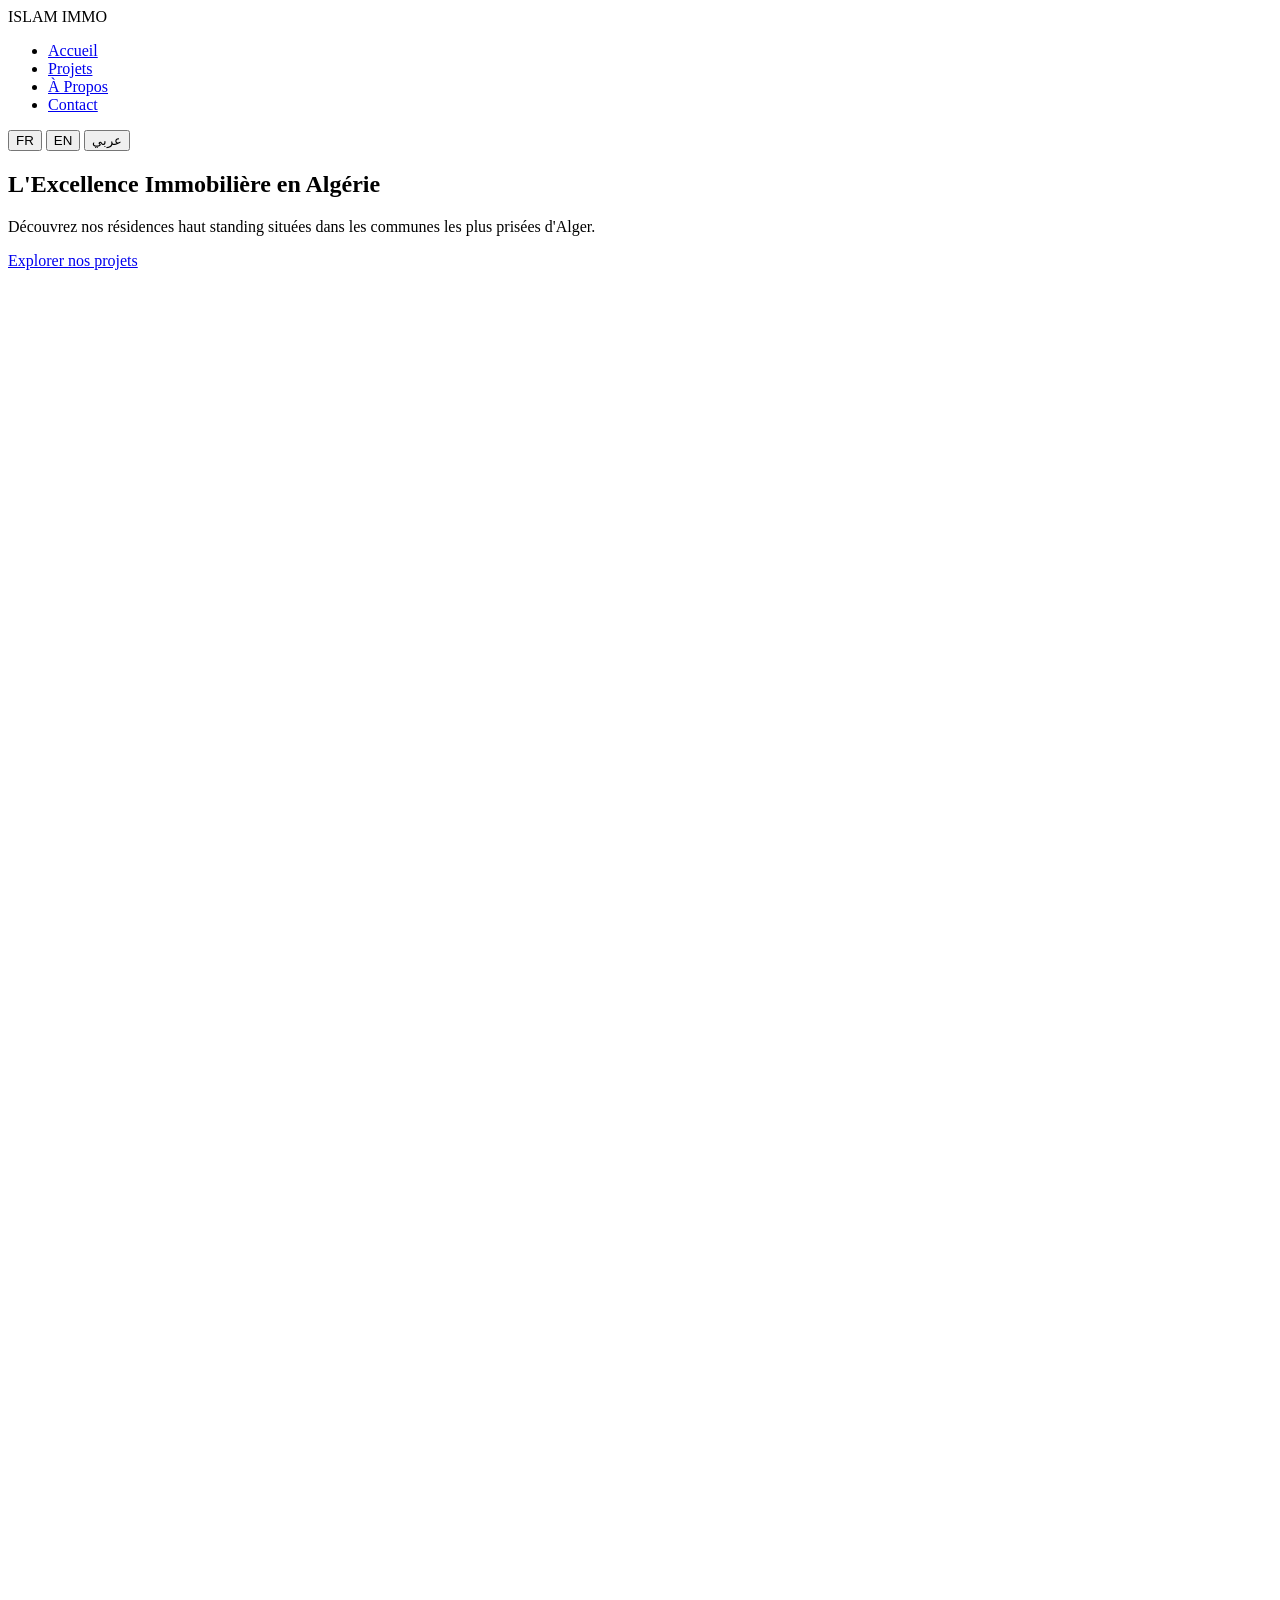
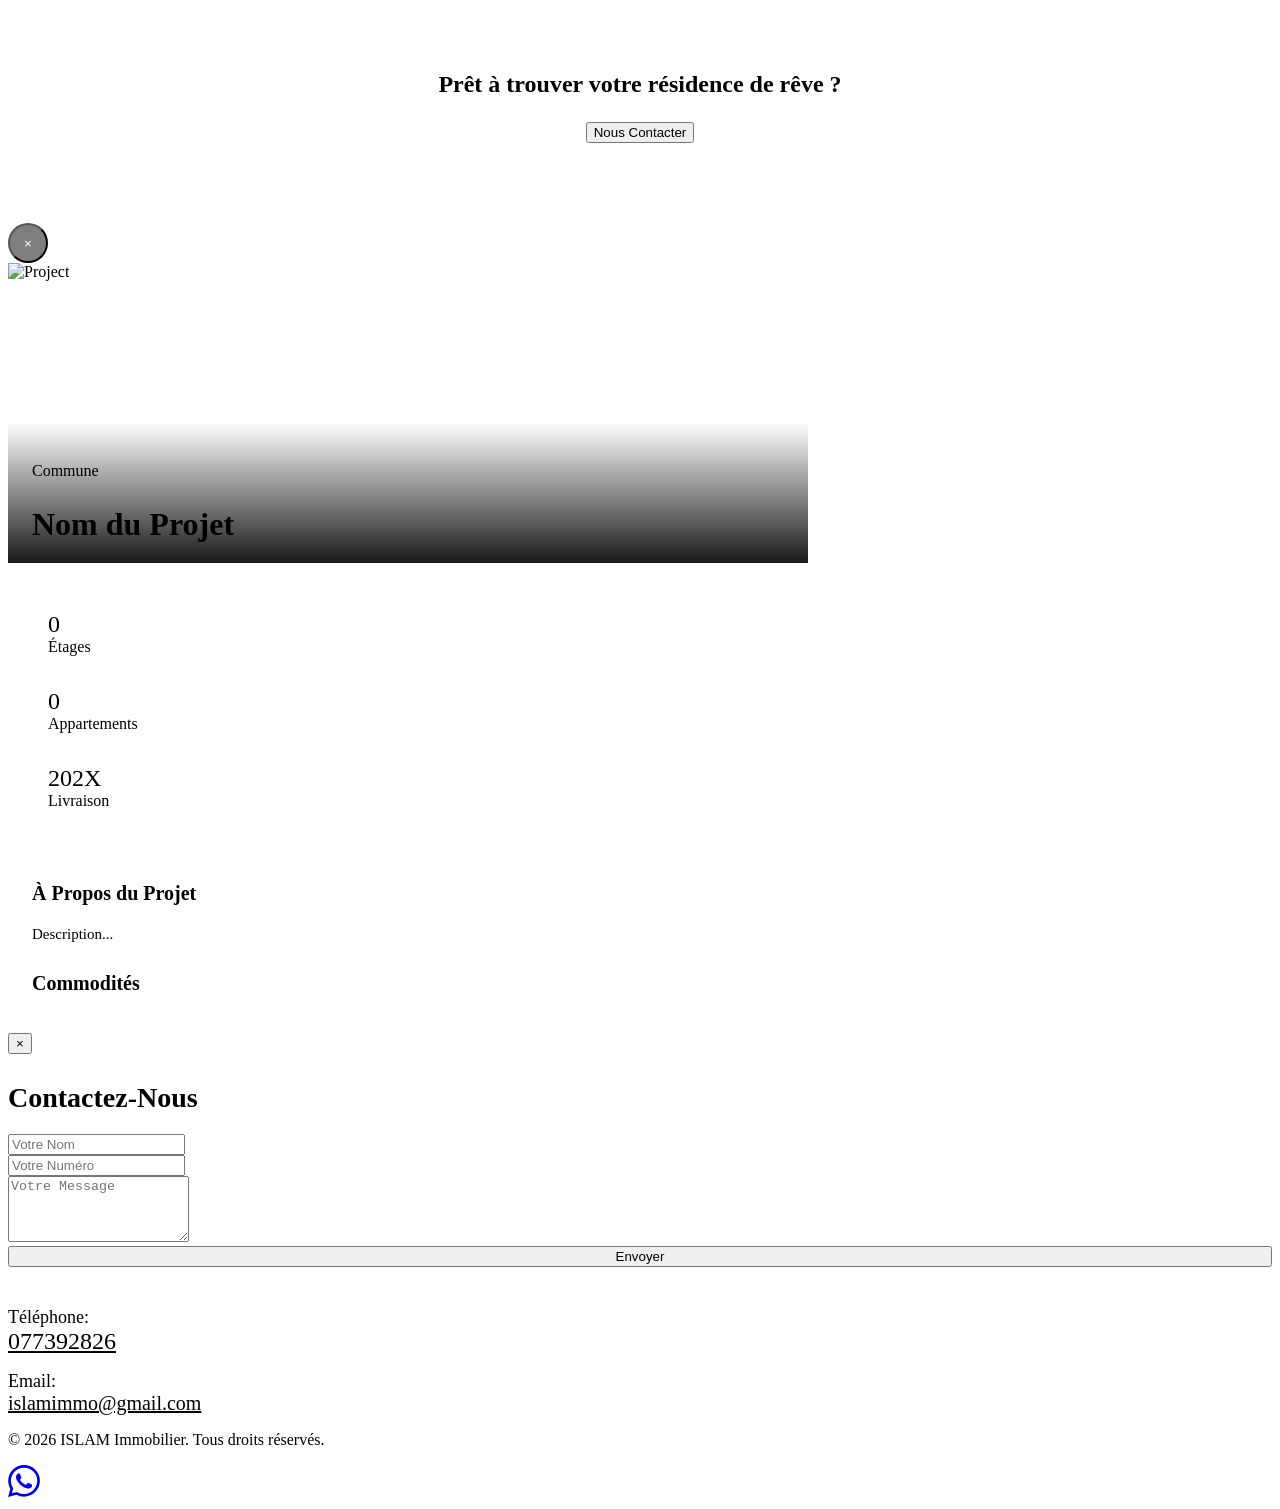
==== index.html @ 75d66a43 "Add files via upload" ====
<!DOCTYPE html>
<html lang="fr">
<head>
  <meta charset="UTF-8">
  <meta name="viewport" content="width=device-width, initial-scale=1.0">
  <title>ISLAM Immobilier</title>
  <link rel="preconnect" href="https://fonts.googleapis.com">
  <link rel="preconnect" href="https://fonts.gstatic.com" crossorigin>
  <link href="https://fonts.googleapis.com/css2?family=Inter:wght@300;400;500&family=Outfit:wght@300;400;500;600&display=swap" rel="stylesheet">
  <link rel="stylesheet" href="https://unpkg.com/aos@next/dist/aos.css" />
  <link rel="stylesheet" href="css/styles.css">
</head>
<body>

  <!-- Navbar -->
  <nav class="navbar">
    <div class="container">
      <div class="nav-brand">ISLAM <span class="text-gold">IMMO</span></div>
      <ul class="nav-links">
        <li><a href="#" data-i18n="home">Accueil</a></li>
        <li><a href="projets.html" data-i18n="projects">Projets</a></li>
        <li><a href="#about" data-i18n="about">À Propos</a></li>
        <li><a href="#" id="navContactLink" data-i18n="contact">Contact</a></li>
      </ul>
      <div class="lang-switcher">
        <button class="lang-btn" data-lang="fr">FR</button>
        <button class="lang-btn" data-lang="en">EN</button>
        <button class="lang-btn" data-lang="ar">عربي</button>
      </div>
    </div>
  </nav>

  <!-- Hero Section -->
  <section class="hero">
    <!-- Using the AI generated image for now, later user can replace it -->
    <div class="hero-bg" style="background-image: url('assets/hero_bg_1778710201203.png'); background-position: center; background-size: cover;"></div>
    <div class="hero-overlay"></div>
    <div class="hero-content">
      <h1 class="hero-title" data-i18n="hero_title">L'Excellence Immobilière en Algérie</h1>
      <p class="hero-subtitle" data-i18n="hero_subtitle">Découvrez nos résidences haut standing situées dans les communes les plus prisées d'Alger.</p>
      <a href="#projets" class="btn btn-primary" data-i18n="cta_explore">Explorer nos projets</a>
    </div>
  </section>

  <!-- Stats Section -->
  <section class="stats" data-aos="fade-up">
    <div class="container stats-grid">
      <div class="stat-item">
        <div class="stat-number" data-target="12">0</div>
        <div class="stat-label" data-i18n="stats_projects">Projets Livrés</div>
      </div>
      <div class="stat-item">
        <div class="stat-number" data-target="6">0</div>
        <div class="stat-label" data-i18n="stats_communes">Communes</div>
      </div>
      <div class="stat-item">
        <div class="stat-number" data-target="8">0</div>
        <div class="stat-label" data-i18n="stats_years">Années d'Expérience</div>
      </div>
    </div>
  </section>

  <!-- About Section -->
  <section id="about" class="about" style="padding: 120px 0;">
    <div class="container about-grid">
      <div class="about-image-placeholder" data-aos="fade-up">
        <img src="https://images.unsplash.com/photo-1600596542815-ffad4c1539a9?auto=format&fit=crop&w=800&q=80" alt="About Us" loading="lazy" style="width:100%;height:100%;object-fit:cover;border-radius:8px;">
      </div>
      <div class="about-content" data-aos="fade-up" data-aos-delay="100">
        <h2 class="section-title text-gold" data-i18n="about_title" style="text-align: left; margin-bottom: 24px;">Qui sommes-nous ?</h2>
        <p data-i18n="about_desc_1" style="color: var(--c-text-muted); font-size: 16px; margin-bottom: 20px;">
          ISLAM Immobilier est un promoteur immobilier de luxe dédié à la création d'espaces de vie d'exception. Forts de plusieurs années d'expérience, nous combinons architecture moderne, matériaux nobles et finitions parfaites.
        </p>
        <p data-i18n="about_desc_2" style="color: var(--c-text-muted); font-size: 16px;">
          Notre mission est d'offrir à nos clients des résidences haut standing dans les quartiers les plus prestigieux d'Alger, conçues pour le confort absolu, la sécurité et l'élégance intemporelle.
        </p>
      </div>
    </div>
  </section>

  <!-- Featured Projects -->
  <section id="projets" class="featured">
    <div class="container">
      <div class="section-header" data-aos="fade-up">
        <h2 class="section-title text-gold" data-i18n="featured_title">Nos Projets Phares</h2>
      </div>
      <div class="projects-grid">
        <!-- Project 1 -->
        <div class="project-card" data-aos="fade-up" data-project-id="emeraude" style="cursor: pointer;">
          <div class="project-image-placeholder">
            <img src="https://images.unsplash.com/photo-1545324418-cc1a3fa10c00?auto=format&fit=crop&w=600&q=80" alt="Résidence L'Émeraude" loading="lazy">
          </div>
          <div class="project-info">
            <div class="project-commune" data-i18n="project_1_loc">Hydra</div>
            <h3 class="project-title" data-i18n="project_1_title">Résidence L'Émeraude</h3>
          </div>
        </div>
        <!-- Project 2 -->
        <div class="project-card" data-aos="fade-up" data-aos-delay="100" data-project-id="saphir" style="cursor: pointer;">
          <div class="project-image-placeholder">
            <img src="https://images.unsplash.com/photo-1512917774080-9991f1c4c750?auto=format&fit=crop&w=600&q=80" alt="Résidence Le Saphir" loading="lazy">
          </div>
          <div class="project-info">
            <div class="project-commune" data-i18n="project_2_loc">Chéraga</div>
            <h3 class="project-title" data-i18n="project_2_title">Résidence Le Saphir</h3>
          </div>
        </div>
      </div>
      <!-- Additional Projects Row 1 -->
      <div class="projects-grid" style="margin-top: 32px;">
        <!-- Project 3 -->
        <div class="project-card" data-aos="fade-up" data-project-id="perle" style="cursor: pointer;">
          <div class="project-image-placeholder">
            <img src="https://images.unsplash.com/photo-1600607687931-cebf0746e50e?auto=format&fit=crop&w=600&q=80" alt="Résidence La Perle" loading="lazy">
          </div>
          <div class="project-info">
            <div class="project-commune" data-i18n="project_3_loc">Bab Ezzouar</div>
            <h3 class="project-title" data-i18n="project_3_title">Résidence La Perle</h3>
          </div>
        </div>
        <!-- Project 4 -->
        <div class="project-card" data-aos="fade-up" data-aos-delay="100" data-project-id="diamant" style="cursor: pointer;">
          <div class="project-image-placeholder">
            <img src="https://images.unsplash.com/photo-1600585154340-be6161a56a0c?auto=format&fit=crop&w=600&q=80" alt="Résidence Le Diamant" loading="lazy">
          </div>
          <div class="project-info">
            <div class="project-commune" data-i18n="project_4_loc">Said Hamdin</div>
            <h3 class="project-title" data-i18n="project_4_title">Résidence Le Diamant</h3>
          </div>
        </div>
      </div>
      <!-- Additional Projects Row 2 -->
      <div class="projects-grid" style="margin-top: 32px;">
        <!-- Project 5 -->
        <div class="project-card" data-aos="fade-up" data-project-id="amethyste" style="cursor: pointer;">
          <div class="project-image-placeholder">
            <img src="https://images.unsplash.com/photo-1600573472550-8090b5e0745e?auto=format&fit=crop&w=600&q=80" alt="Résidence L'Améthyste" loading="lazy">
          </div>
          <div class="project-info">
            <div class="project-commune" data-i18n="project_5_loc">Ben Aknoun</div>
            <h3 class="project-title" data-i18n="project_5_title">Résidence L'Améthyste</h3>
          </div>
        </div>
        <!-- Project 6 -->
        <div class="project-card" data-aos="fade-up" data-aos-delay="100" data-project-id="onyx" style="cursor: pointer;">
          <div class="project-image-placeholder">
            <img src="https://images.unsplash.com/photo-1600047509807-ba8f99d2cdde?auto=format&fit=crop&w=600&q=80" alt="Résidence L'Onyx" loading="lazy">
          </div>
          <div class="project-info">
            <div class="project-commune" data-i18n="project_6_loc">Bab Ezzouar</div>
            <h3 class="project-title" data-i18n="project_6_title">Résidence L'Onyx</h3>
          </div>
        </div>
      </div>
      <!-- Additional Projects Row 3 -->
      <div class="projects-grid" style="margin-top: 32px;">
        <!-- Project 7 -->
        <div class="project-card" data-aos="fade-up" data-project-id="rubis" style="cursor: pointer;">
          <div class="project-image-placeholder">
            <img src="https://images.unsplash.com/photo-1600566753190-17f0baa2a6c3?auto=format&fit=crop&w=600&q=80" alt="Résidence Le Rubis" loading="lazy">
          </div>
          <div class="project-info">
            <div class="project-commune" data-i18n="project_7_loc">Said Hamdin</div>
            <h3 class="project-title" data-i18n="project_7_title">Résidence Le Rubis</h3>
          </div>
        </div>
      </div>
    </div>
  </section>

  <!-- Contact CTA Banner -->
  <section class="contact-cta" style="padding: 80px 0; background: var(--c-surface); text-align: center; border-top: 1px solid var(--c-border);">
    <div class="container">
      <h2 class="section-title text-gold" data-i18n="contact_cta_title" style="margin-bottom: 24px;">Prêt à trouver votre résidence de rêve ?</h2>
      <button class="btn btn-primary" id="openContactModal" data-i18n="contact_cta_btn">Nous Contacter</button>
    </div>
  </section>

  <!-- Project Details Modal -->
  <div class="modal-overlay" id="projectDetailsModal">
    <div class="modal-content" style="max-width: 800px; padding: 0; overflow-y: auto; overflow-x: hidden; max-height: 90vh; background: var(--c-bg);">
      <button class="modal-close" id="closeProjectDetailsModal" style="z-index: 10; background: rgba(0,0,0,0.5); width: 40px; height: 40px; border-radius: 50%; display: flex; align-items: center; justify-content: center; top: 16px; right: 16px; color: #fff;">&times;</button>
      
      <div class="project-details-hero" style="width: 100%; height: 300px; position: relative;">
        <img id="detailImage" src="" alt="Project" style="width: 100%; height: 100%; object-fit: cover;">
        <div style="position: absolute; bottom: 0; left: 0; width: 100%; background: linear-gradient(to top, rgba(0,0,0,0.9), transparent); padding: 40px 24px 20px;">
          <div class="project-commune" id="detailCommune" style="margin-bottom: 8px; font-size: 16px;">Commune</div>
          <h2 class="hero-title" id="detailTitle" style="font-size: 32px; margin-bottom: 0;">Nom du Projet</h2>
        </div>
      </div>

      <div style="padding: 32px 24px; text-align: left;">
        <div class="stats-grid" style="grid-template-columns: repeat(3, 1fr); gap: 16px; margin-bottom: 32px; border-bottom: 1px solid var(--c-border); padding-bottom: 24px;">
          <div class="stat-item" style="padding: 16px; background: rgba(255,255,255,0.02);">
            <div class="stat-number" id="detailFloors" style="font-size: 24px;">0</div>
            <div class="stat-label" data-i18n="detail_floors">Étages</div>
          </div>
          <div class="stat-item" style="padding: 16px; background: rgba(255,255,255,0.02);">
            <div class="stat-number" id="detailApts" style="font-size: 24px;">0</div>
            <div class="stat-label" data-i18n="detail_apts">Appartements</div>
          </div>
          <div class="stat-item" style="padding: 16px; background: rgba(255,255,255,0.02);">
            <div class="stat-number" id="detailDelivery" style="font-size: 24px;">202X</div>
            <div class="stat-label" data-i18n="detail_delivery">Livraison</div>
          </div>
        </div>

        <h3 class="text-gold" data-i18n="detail_desc_title" style="margin-bottom: 16px; font-size: 20px;">À Propos du Projet</h3>
        <p id="detailDesc" style="color: var(--c-text-muted); font-size: 15px; margin-bottom: 24px; line-height: 1.8;">
          Description...
        </p>

        <h3 class="text-gold" data-i18n="detail_amenities_title" style="margin-bottom: 16px; font-size: 20px;">Commodités</h3>
        <ul id="detailAmenities" style="display: grid; grid-template-columns: 1fr 1fr; gap: 12px; color: var(--c-text-muted); font-size: 15px; margin-bottom: 32px; list-style-type: none;">
          <!-- Amenities injected here -->
        </ul>

        <button class="btn btn-primary" id="btnContactProject" style="width: 100%;" data-i18n="detail_contact_btn">Être contacté pour ce projet</button>
      </div>
    </div>
  </div>

  <!-- Contact Modal -->
  <div class="modal-overlay" id="contactModal">
    <div class="modal-content">
      <button class="modal-close" id="closeContactModal">&times;</button>
      <h3 class="modal-title text-gold" data-i18n="modal_title" style="margin-bottom: 20px; font-size: 28px;">Contactez-Nous</h3>
      
      <form class="contact-form" id="contactForm">
        <div class="form-group">
          <input type="text" id="contactName" placeholder="Votre Nom" required data-i18n-placeholder="form_name">
        </div>
        <div class="form-group">
          <input type="tel" id="contactPhone" placeholder="Votre Numéro" required data-i18n-placeholder="form_phone">
        </div>
        <div class="form-group">
          <textarea id="contactMessage" placeholder="Votre Message" rows="4" required data-i18n-placeholder="form_message"></textarea>
        </div>
        <button type="submit" class="btn btn-primary" style="width: 100%; margin-bottom: 20px;" data-i18n="form_submit">Envoyer</button>
      </form>

      <div class="contact-details" style="border-top: 1px solid var(--c-border); padding-top: 20px;">
        <div class="contact-item" style="margin-bottom: 16px; font-size: 18px;">
          <span data-i18n="modal_phone" style="color: var(--c-text-muted);">Téléphone</span>: <br>
          <a href="tel:077392826" style="color: var(--c-text); font-weight: 500; font-size: 24px;">077392826</a>
        </div>
        <div class="contact-item" style="font-size: 18px;">
          <span data-i18n="modal_email" style="color: var(--c-text-muted);">Email</span>: <br>
          <a href="mailto:islamimmo@gmail.com" style="color: var(--c-text); font-weight: 500; font-size: 20px;">islamimmo@gmail.com</a>
        </div>
      </div>
    </div>
  </div>

  <!-- Footer -->
  <footer class="footer">
    <div class="container">
      <p data-i18n="footer_text">© 2026 ISLAM Immobilier. Tous droits réservés.</p>
    </div>
  </footer>

  <!-- WhatsApp Button -->
  <a href="https://wa.me/21377392826" target="_blank" class="whatsapp-btn" aria-label="WhatsApp">
    <svg viewBox="0 0 24 24" width="32" height="32" fill="currentColor"><path d="M17.472 14.382c-.297-.149-1.758-.867-2.03-.967-.273-.099-.471-.148-.67.15-.197.297-.767.966-.94 1.164-.173.199-.347.223-.644.075-.297-.15-1.255-.463-2.39-1.475-.883-.788-1.48-1.761-1.653-2.059-.173-.297-.018-.458.13-.606.134-.133.298-.347.446-.52.149-.174.198-.298.298-.497.099-.198.05-.371-.025-.52-.075-.149-.669-1.612-.916-2.207-.242-.579-.487-.5-.669-.51a12.8 12.8 0 0 0-.57-.01c-.198 0-.52.074-.792.372-.272.297-1.04 1.016-1.04 2.479 0 1.462 1.065 2.875 1.213 3.074.149.198 2.096 3.2 5.077 4.487.709.306 1.262.489 1.694.625.712.227 1.36.195 1.871.118.571-.085 1.758-.719 2.006-1.413.248-.694.248-1.289.173-1.413-.074-.124-.272-.198-.57-.347m-5.421 7.403h-.004a9.87 9.87 0 0 1-5.031-1.378l-.361-.214-3.741.982.998-3.648-.235-.374a9.86 9.86 0 0 1-1.51-5.26c.001-5.45 4.436-9.884 9.888-9.884 2.64 0 5.122 1.03 6.988 2.898a9.825 9.825 0 0 1 2.893 6.994c-.003 5.45-4.437 9.884-9.885 9.884m8.413-18.297A11.815 11.815 0 0 0 12.05 0C5.495 0 .16 5.335.157 11.892c0 2.096.547 4.142 1.588 5.945L.057 24l6.305-1.654a11.882 11.882 0 0 0 5.683 1.448h.005c6.554 0 11.89-5.335 11.893-11.893a11.821 11.821 0 0 0-3.48-8.413z"/></svg>
  </a>

  <script src="https://unpkg.com/aos@next/dist/aos.js"></script>
  <script src="js/lang.js"></script>
  <script src="js/main.js"></script>
</body>
</html>
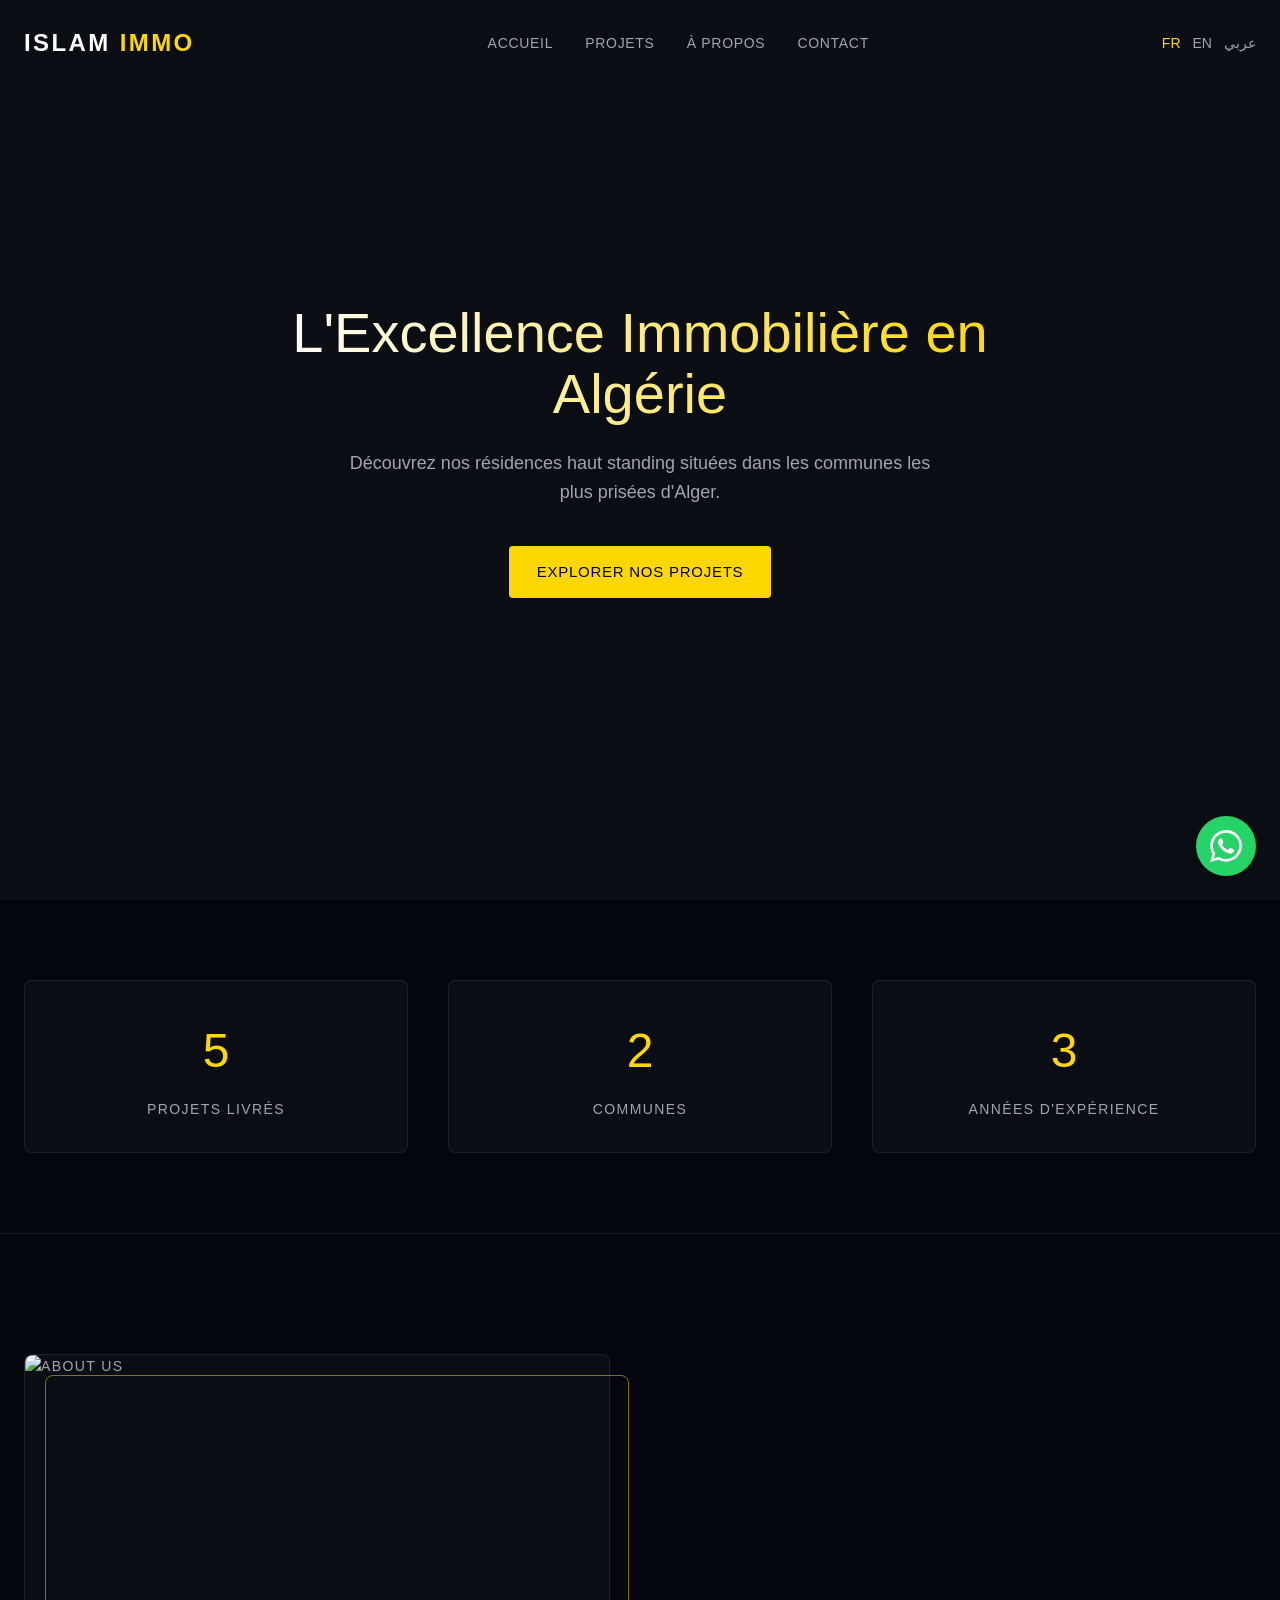
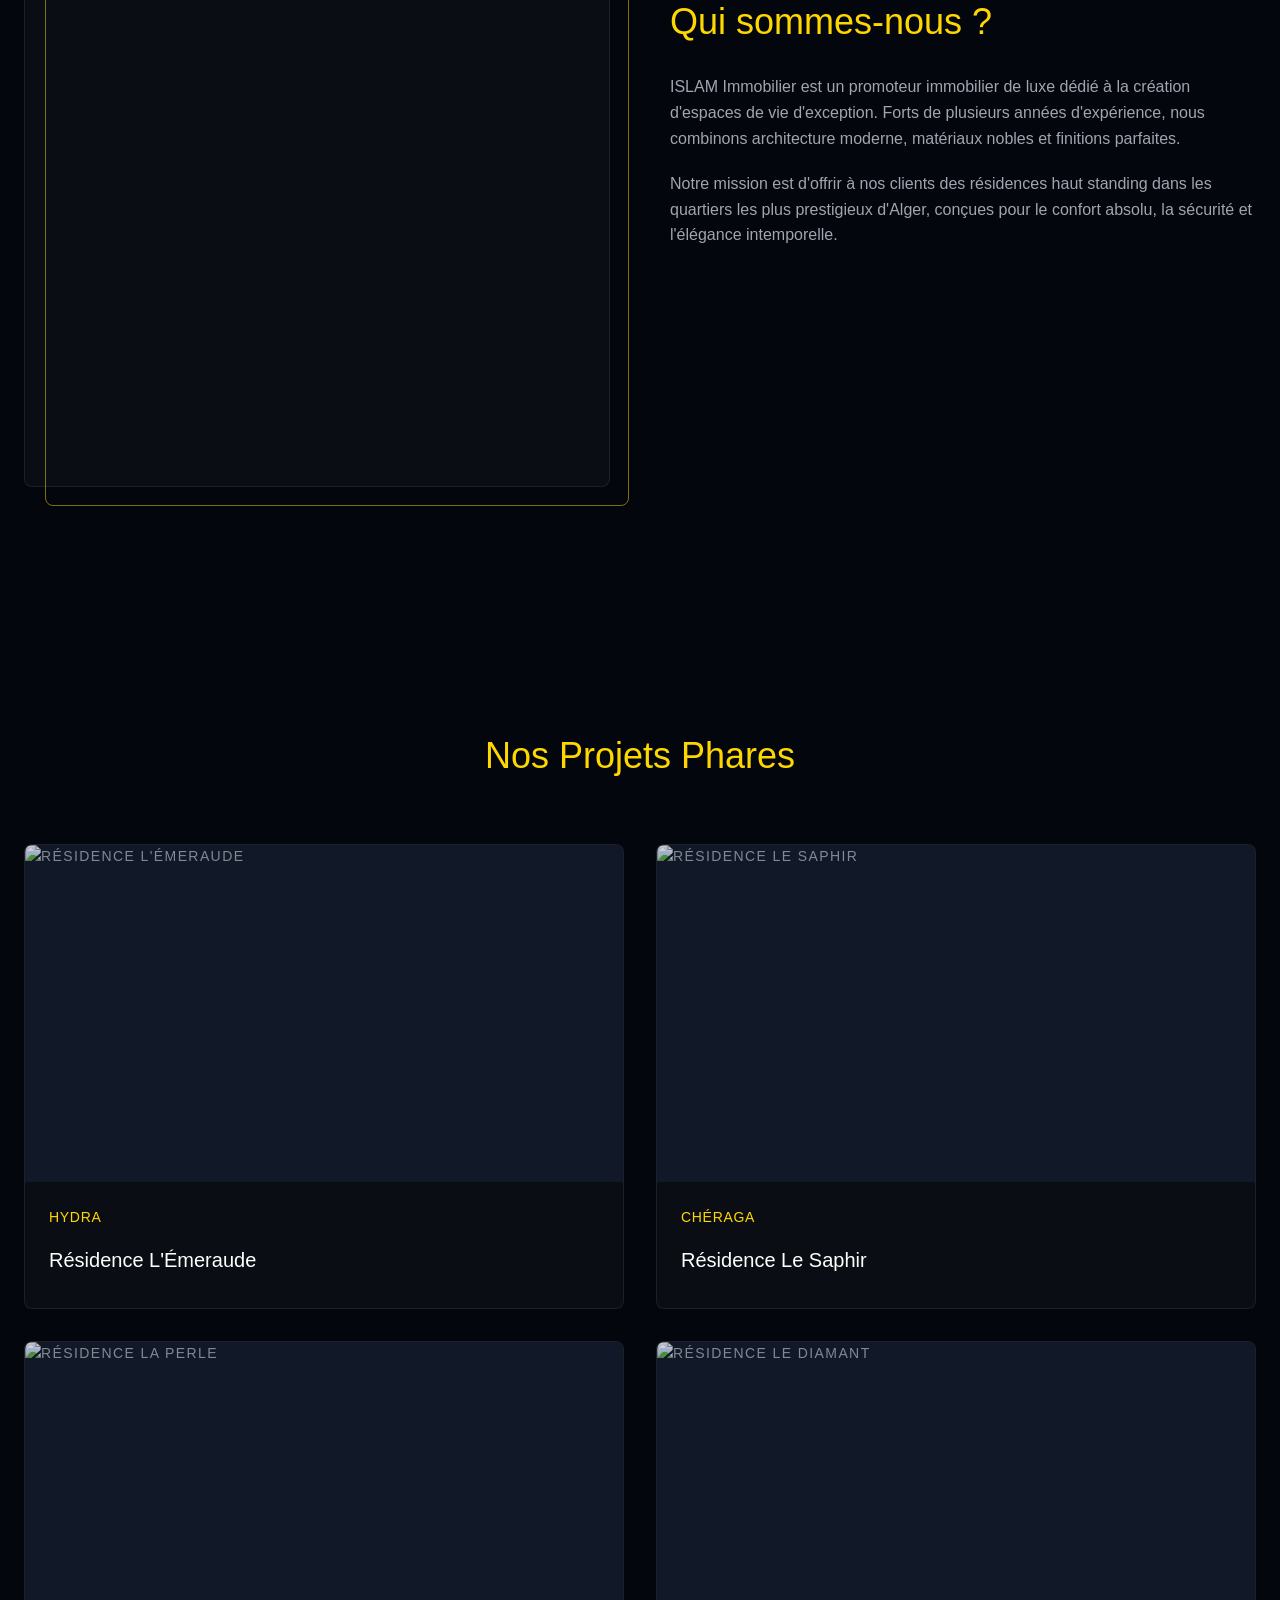
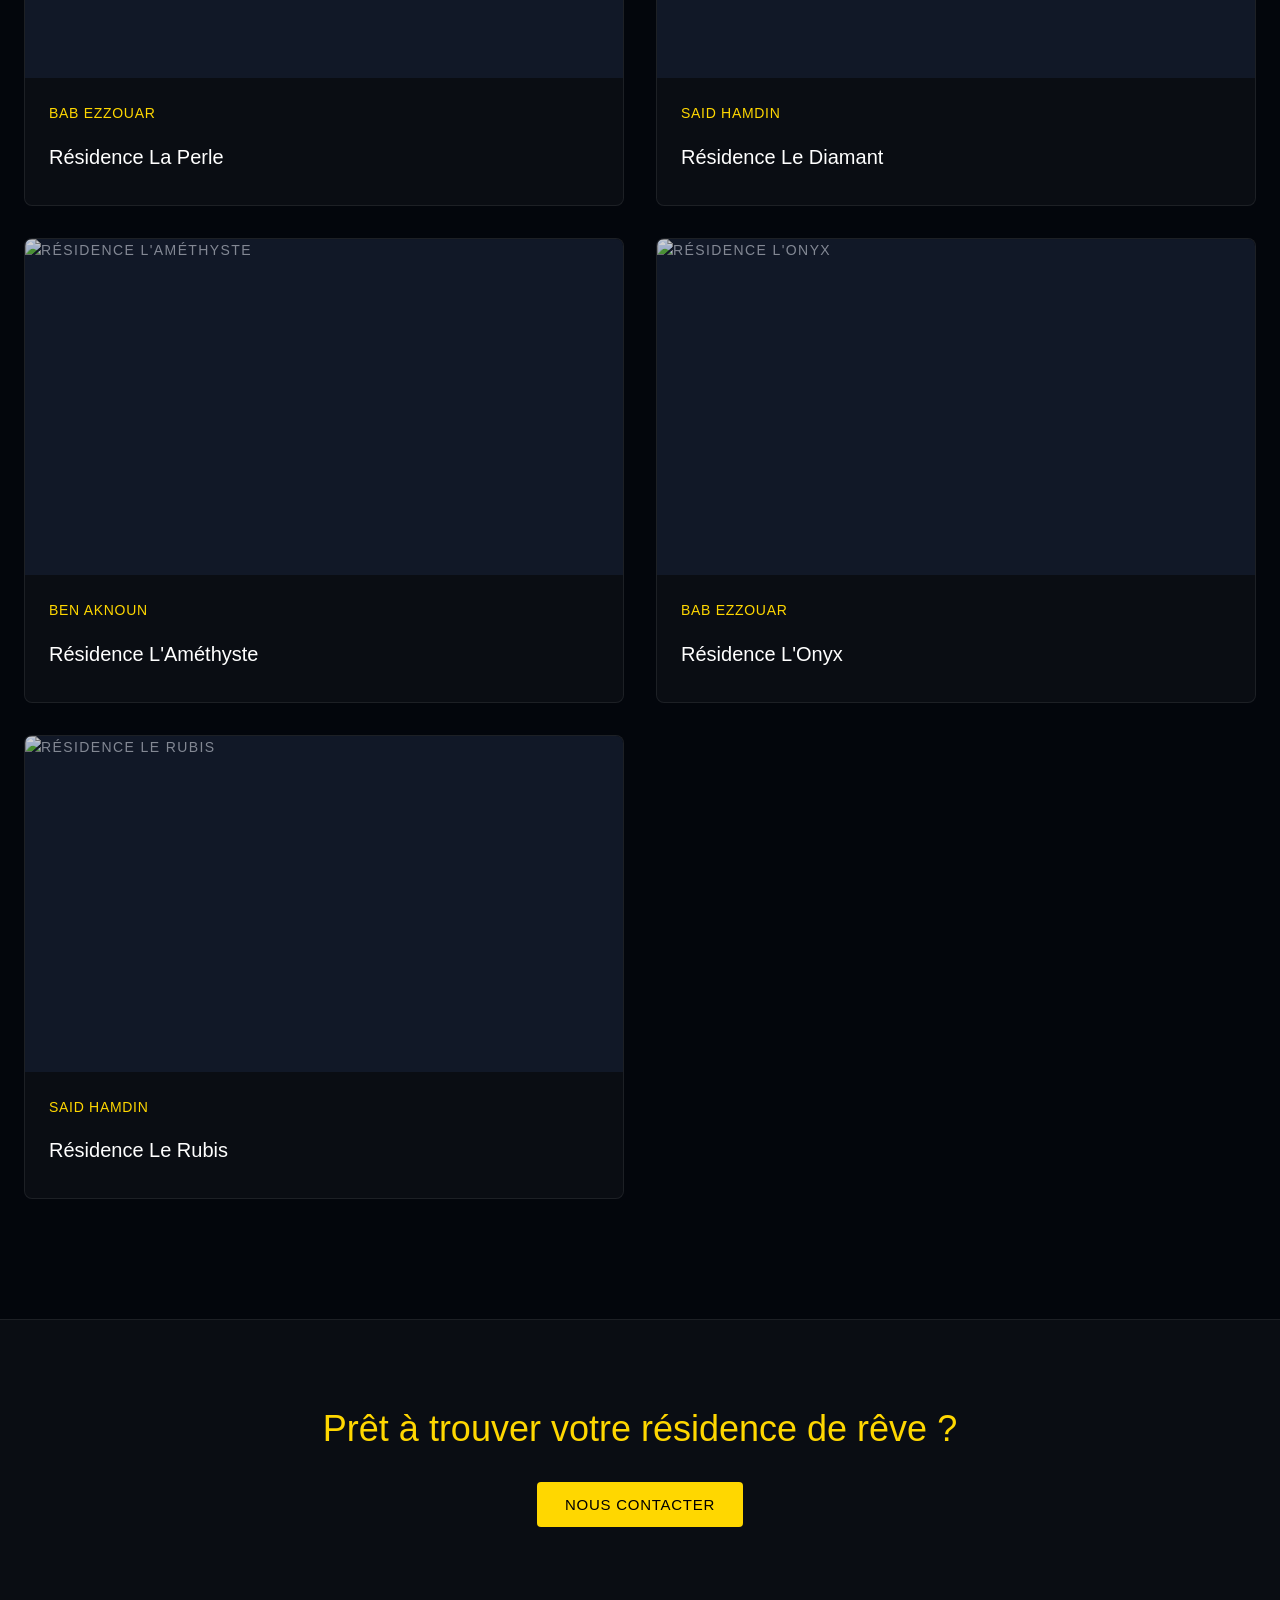
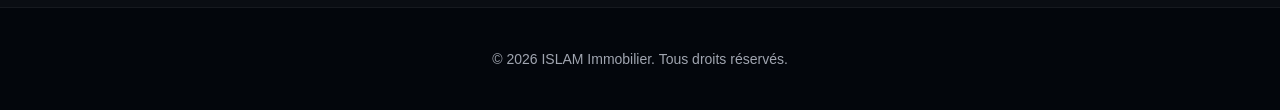
==== commit 8b8d715e: "Update index.html" ====
--- a/index.html
+++ b/index.html
@@ -8,7 +8,7 @@
   <link rel="preconnect" href="https://fonts.gstatic.com" crossorigin>
   <link href="https://fonts.googleapis.com/css2?family=Inter:wght@300;400;500&family=Outfit:wght@300;400;500;600&display=swap" rel="stylesheet">
   <link rel="stylesheet" href="https://unpkg.com/aos@next/dist/aos.css" />
-  <link rel="stylesheet" href="css/styles.css">
+  <link rel="stylesheet" href="styles.css">
 </head>
 <body>
 
@@ -265,7 +265,7 @@
   </a>
 
   <script src="https://unpkg.com/aos@next/dist/aos.js"></script>
-  <script src="js/lang.js"></script>
-  <script src="js/main.js"></script>
+  <script src="lang.js"></script>
+  <script src="/main.js"></script>
 </body>
 </html>
--- a/styles.css
+++ b/styles.css
@@ -0,0 +1,602 @@
+:root {
+  --c-bg: #03060C;
+  --c-gold: #FFD700;
+  --c-gold-hover: #FFEA00;
+  --c-text: #FFFFFF;
+  --c-text-muted: #A0A5B0;
+  --c-surface: rgba(255, 255, 255, 0.03);
+  --c-surface-hover: rgba(255, 255, 255, 0.06);
+  --c-border: rgba(255, 255, 255, 0.08);
+  
+  --font-heading: 'Outfit', sans-serif;
+  --font-body: 'Inter', sans-serif;
+  
+  --transition: all 0.3s cubic-bezier(0.25, 0.46, 0.45, 0.94);
+}
+
+* {
+  margin: 0;
+  padding: 0;
+  box-sizing: border-box;
+}
+
+body {
+  background-color: var(--c-bg);
+  color: var(--c-text);
+  font-family: var(--font-body);
+  line-height: 1.6;
+  overflow-x: hidden;
+  animation: fadeInPage 0.6s ease-out forwards;
+}
+
+@keyframes fadeInPage {
+  from { opacity: 0; }
+  to { opacity: 1; }
+}
+
+.page-transitioning {
+  opacity: 0 !important;
+  transition: opacity 0.4s ease-in-out;
+}
+
+body.rtl {
+  direction: rtl;
+}
+
+h1, h2, h3, h4, h5, h6 {
+  font-family: var(--font-heading);
+  font-weight: 500;
+}
+
+a {
+  text-decoration: none;
+  color: inherit;
+  transition: var(--transition);
+}
+
+ul {
+  list-style: none;
+}
+
+/* Utilities */
+.container {
+  max-width: 1280px;
+  margin: 0 auto;
+  padding: 0 24px;
+}
+
+.text-gold {
+  color: var(--c-gold);
+}
+
+.btn {
+  display: inline-flex;
+  align-items: center;
+  justify-content: center;
+  padding: 14px 28px;
+  font-family: var(--font-heading);
+  font-weight: 500;
+  font-size: 15px;
+  text-transform: uppercase;
+  letter-spacing: 0.05em;
+  cursor: pointer;
+  border: none;
+  transition: var(--transition);
+  border-radius: 4px;
+}
+
+.btn-primary {
+  background-color: var(--c-gold);
+  color: #000;
+}
+
+.btn-primary:hover {
+  background-color: var(--c-gold-hover);
+  transform: translateY(-2px);
+  box-shadow: 0 10px 20px rgba(192, 160, 98, 0.2);
+}
+
+/* Navbar */
+.navbar {
+  position: fixed;
+  top: 0;
+  left: 0;
+  width: 100%;
+  padding: 24px 0;
+  z-index: 100;
+  transition: var(--transition);
+  background: transparent;
+}
+
+.navbar.scrolled {
+  background: rgba(3, 6, 12, 0.9);
+  backdrop-filter: blur(10px);
+  padding: 16px 0;
+  border-bottom: 1px solid var(--c-border);
+}
+
+.navbar .container {
+  display: flex;
+  align-items: center;
+  justify-content: space-between;
+}
+
+.nav-brand {
+  font-family: var(--font-heading);
+  font-size: 24px;
+  font-weight: 600;
+  letter-spacing: 0.1em;
+  color: var(--c-text);
+}
+
+.nav-links {
+  display: flex;
+  gap: 32px;
+  align-items: center;
+}
+
+.nav-links a {
+  font-size: 14px;
+  font-weight: 500;
+  text-transform: uppercase;
+  letter-spacing: 0.05em;
+  color: var(--c-text-muted);
+}
+
+.nav-links a:hover {
+  color: var(--c-gold);
+}
+
+.lang-switcher {
+  display: flex;
+  gap: 12px;
+}
+
+.lang-btn {
+  background: transparent;
+  border: none;
+  color: var(--c-text-muted);
+  font-family: var(--font-heading);
+  font-size: 14px;
+  cursor: pointer;
+  transition: var(--transition);
+}
+
+.lang-btn:hover, .lang-btn.active {
+  color: var(--c-gold);
+}
+
+/* Hero Section */
+.hero {
+  height: 100vh;
+  position: relative;
+  display: flex;
+  align-items: center;
+  justify-content: center;
+  text-align: center;
+  background-color: var(--c-surface);
+  overflow: hidden;
+}
+
+/* We will use a placeholder styling for the hero image if the real image is absent */
+.hero-bg {
+  position: absolute;
+  top: 0;
+  left: 0;
+  width: 100%;
+  height: 100%;
+  object-fit: cover;
+  opacity: 0.6;
+  z-index: -1;
+  background: linear-gradient(135deg, #0f172a, #1e293b);
+}
+
+.hero-overlay {
+  position: absolute;
+  top: 0;
+  left: 0;
+  width: 100%;
+  height: 100%;
+  background: linear-gradient(to bottom, rgba(3, 6, 12, 0.4), var(--c-bg));
+  z-index: -1;
+}
+
+.hero-content {
+  max-width: 800px;
+  padding: 0 24px;
+  z-index: 1;
+}
+
+.hero-title {
+  font-size: 56px;
+  line-height: 1.1;
+  margin-bottom: 24px;
+  background: linear-gradient(to right, #FFF, var(--c-gold));
+  -webkit-background-clip: text;
+  -webkit-text-fill-color: transparent;
+}
+
+.hero-subtitle {
+  font-size: 18px;
+  color: var(--c-text-muted);
+  margin-bottom: 40px;
+  max-width: 600px;
+  margin-left: auto;
+  margin-right: auto;
+}
+
+/* Stats Section */
+.stats {
+  padding: 80px 0;
+  border-bottom: 1px solid var(--c-border);
+}
+
+.stats-grid {
+  display: grid;
+  grid-template-columns: repeat(3, 1fr);
+  gap: 40px;
+  text-align: center;
+}
+
+.stat-item {
+  padding: 32px;
+  background: var(--c-surface);
+  border: 1px solid var(--c-border);
+  border-radius: 8px;
+  transition: var(--transition);
+}
+
+.stat-item:hover {
+  border-color: var(--c-gold);
+  background: var(--c-surface-hover);
+}
+
+.stat-number {
+  font-size: 48px;
+  font-family: var(--font-heading);
+  color: var(--c-gold);
+  margin-bottom: 8px;
+  font-weight: 300;
+}
+
+.stat-label {
+  font-size: 14px;
+  text-transform: uppercase;
+  letter-spacing: 0.1em;
+  color: var(--c-text-muted);
+}
+
+/* Featured Projects */
+.featured {
+  padding: 120px 0;
+}
+
+.section-header {
+  text-align: center;
+  margin-bottom: 60px;
+}
+
+.section-title {
+  font-size: 36px;
+  margin-bottom: 16px;
+}
+
+.projects-grid {
+  display: grid;
+  grid-template-columns: repeat(2, 1fr);
+  gap: 32px;
+}
+
+.project-card {
+  position: relative;
+  background: var(--c-surface);
+  border: 1px solid var(--c-border);
+  border-radius: 8px;
+  overflow: hidden;
+  group: project;
+  transition: var(--transition);
+}
+
+.project-card:hover {
+  border-color: var(--c-gold);
+}
+
+.project-image-placeholder {
+  width: 100%;
+  aspect-ratio: 16/9;
+  background: #111827;
+  display: flex;
+  align-items: center;
+  justify-content: center;
+  color: var(--c-text-muted);
+  font-size: 14px;
+  text-transform: uppercase;
+  letter-spacing: 0.1em;
+}
+
+.project-image-placeholder img {
+  width: 100%;
+  height: 100%;
+  object-fit: cover;
+  opacity: 0.8;
+  transition: transform 0.7s ease;
+}
+
+.project-card:hover .project-image-placeholder img {
+  transform: scale(1.05);
+}
+
+.project-info {
+  padding: 24px;
+}
+
+.project-title {
+  font-size: 20px;
+  margin-bottom: 8px;
+}
+
+.project-commune {
+  font-size: 14px;
+  color: var(--c-gold);
+  text-transform: uppercase;
+  letter-spacing: 0.05em;
+  margin-bottom: 16px;
+}
+
+/* Footer */
+.footer {
+  padding: 40px 0;
+  text-align: center;
+  border-top: 1px solid var(--c-border);
+  font-size: 14px;
+  color: var(--c-text-muted);
+}
+
+/* Modal */
+.modal-overlay {
+  position: fixed;
+  top: 0; left: 0; width: 100%; height: 100%;
+  background: rgba(0, 0, 0, 0.8);
+  backdrop-filter: blur(8px);
+  z-index: 1000;
+  display: flex;
+  align-items: center;
+  justify-content: center;
+  opacity: 0;
+  pointer-events: none;
+  transition: var(--transition);
+}
+
+.modal-overlay.active {
+  opacity: 1;
+  pointer-events: auto;
+}
+
+.modal-content {
+  background: var(--c-bg);
+  border: 1px solid var(--c-gold);
+  border-radius: 8px;
+  padding: 40px;
+  width: 90%;
+  max-width: 500px;
+  text-align: center;
+  position: relative;
+  transform: translateY(20px);
+  transition: var(--transition);
+  box-shadow: 0 20px 40px rgba(0,0,0,0.5), 0 0 20px rgba(192, 160, 98, 0.1);
+}
+
+.modal-overlay.active .modal-content {
+  transform: translateY(0);
+}
+
+.modal-close {
+  position: absolute;
+  top: 16px; right: 16px;
+  background: transparent;
+  border: none;
+  color: var(--c-text-muted);
+  font-size: 28px;
+  cursor: pointer;
+  transition: var(--transition);
+}
+
+.modal-close:hover {
+  color: var(--c-gold);
+  transform: rotate(90deg);
+}
+
+/* About Section */
+.about-grid {
+  display: grid;
+  grid-template-columns: 1fr 1fr;
+  gap: 60px;
+  align-items: center;
+}
+
+.about-image-placeholder {
+  width: 100%;
+  aspect-ratio: 4/5;
+  background: var(--c-surface);
+  border: 1px solid var(--c-border);
+  display: flex;
+  align-items: center;
+  justify-content: center;
+  color: var(--c-text-muted);
+  font-size: 14px;
+  text-transform: uppercase;
+  letter-spacing: 0.1em;
+  border-radius: 8px;
+  position: relative;
+}
+
+.about-image-placeholder::after {
+  content: '';
+  position: absolute;
+  top: 20px;
+  left: 20px;
+  right: -20px;
+  bottom: -20px;
+  border: 1px solid var(--c-gold);
+  border-radius: 8px;
+  z-index: -1;
+  opacity: 0.5;
+}
+
+body.rtl .about-content h2 {
+  text-align: right !important;
+}
+
+/* Projects Page Filters */
+.filter-bar {
+  display: flex;
+  justify-content: center;
+  flex-wrap: wrap;
+  gap: 16px;
+  margin-bottom: 40px;
+}
+
+.filter-btn {
+  background: var(--c-surface);
+  border: 1px solid var(--c-border);
+  color: var(--c-text-muted);
+  padding: 10px 24px;
+  border-radius: 30px;
+  cursor: pointer;
+  font-family: var(--font-heading);
+  font-size: 14px;
+  transition: var(--transition);
+}
+
+.filter-btn:hover, .filter-btn.active {
+  background: var(--c-gold);
+  color: #000;
+  border-color: var(--c-gold);
+}
+
+/* Blueprint Placeholder */
+.blueprint {
+  position: relative;
+  width: 100%;
+  aspect-ratio: 16/9;
+  background-color: #1a2942;
+  border: 2px solid var(--c-gold);
+  border-radius: 4px;
+  overflow: hidden;
+  display: flex;
+  align-items: center;
+  justify-content: center;
+  box-shadow: inset 0 0 20px rgba(0,0,0,0.5);
+}
+
+.blueprint-grid {
+  position: absolute;
+  top: 0; left: 0; width: 100%; height: 100%;
+  background-image: 
+    linear-gradient(rgba(255,255,255,0.05) 1px, transparent 1px),
+    linear-gradient(90deg, rgba(255,255,255,0.05) 1px, transparent 1px);
+  background-size: 20px 20px;
+  z-index: 1;
+}
+
+.blueprint-content {
+  position: relative;
+  z-index: 2;
+  font-family: var(--font-heading);
+  font-size: 24px;
+  color: #fff;
+  text-transform: uppercase;
+  letter-spacing: 0.1em;
+  text-align: center;
+}
+
+/* Responsive */
+@media (max-width: 768px) {
+  .nav-links { display: none; }
+  .stats-grid { grid-template-columns: 1fr; }
+  .projects-grid { grid-template-columns: 1fr; }
+  .hero-title { font-size: 40px; }
+}
+
+/* Forms */
+.contact-form {
+  margin-bottom: 24px;
+}
+
+.form-group {
+  margin-bottom: 16px;
+}
+
+.form-group input,
+.form-group textarea {
+  width: 100%;
+  background: rgba(255, 255, 255, 0.05);
+  border: 1px solid var(--c-border);
+  border-radius: 4px;
+  padding: 12px 16px;
+  color: var(--c-text);
+  font-family: var(--font-body);
+  font-size: 15px;
+  transition: var(--transition);
+  outline: none;
+}
+
+.form-group input:focus,
+.form-group textarea:focus {
+  border-color: var(--c-gold);
+  background: rgba(255, 255, 255, 0.08);
+}
+
+.form-group input::placeholder,
+.form-group textarea::placeholder {
+  color: var(--c-text-muted);
+}
+
+/* WhatsApp Button */
+.whatsapp-btn {
+  position: fixed;
+  bottom: 24px;
+  right: 24px;
+  background-color: #25D366;
+  color: #fff;
+  width: 60px;
+  height: 60px;
+  border-radius: 50%;
+  display: flex;
+  align-items: center;
+  justify-content: center;
+  box-shadow: 0 4px 12px rgba(0,0,0,0.3);
+  z-index: 1000;
+  transition: transform 0.3s ease, box-shadow 0.3s ease;
+}
+
+.whatsapp-btn:hover {
+  transform: scale(1.1);
+  box-shadow: 0 6px 16px rgba(37, 211, 102, 0.4);
+  color: #fff;
+}
+
+/* 404 Page */
+.not-found-container {
+  min-height: 80vh;
+  display: flex;
+  flex-direction: column;
+  align-items: center;
+  justify-content: center;
+  text-align: center;
+  padding: 0 24px;
+}
+
+.not-found-title {
+  font-size: 120px;
+  line-height: 1;
+  color: var(--c-gold);
+  margin-bottom: 16px;
+}
+
+.not-found-text {
+  font-size: 24px;
+  color: var(--c-text-muted);
+  margin-bottom: 32px;
+}
+
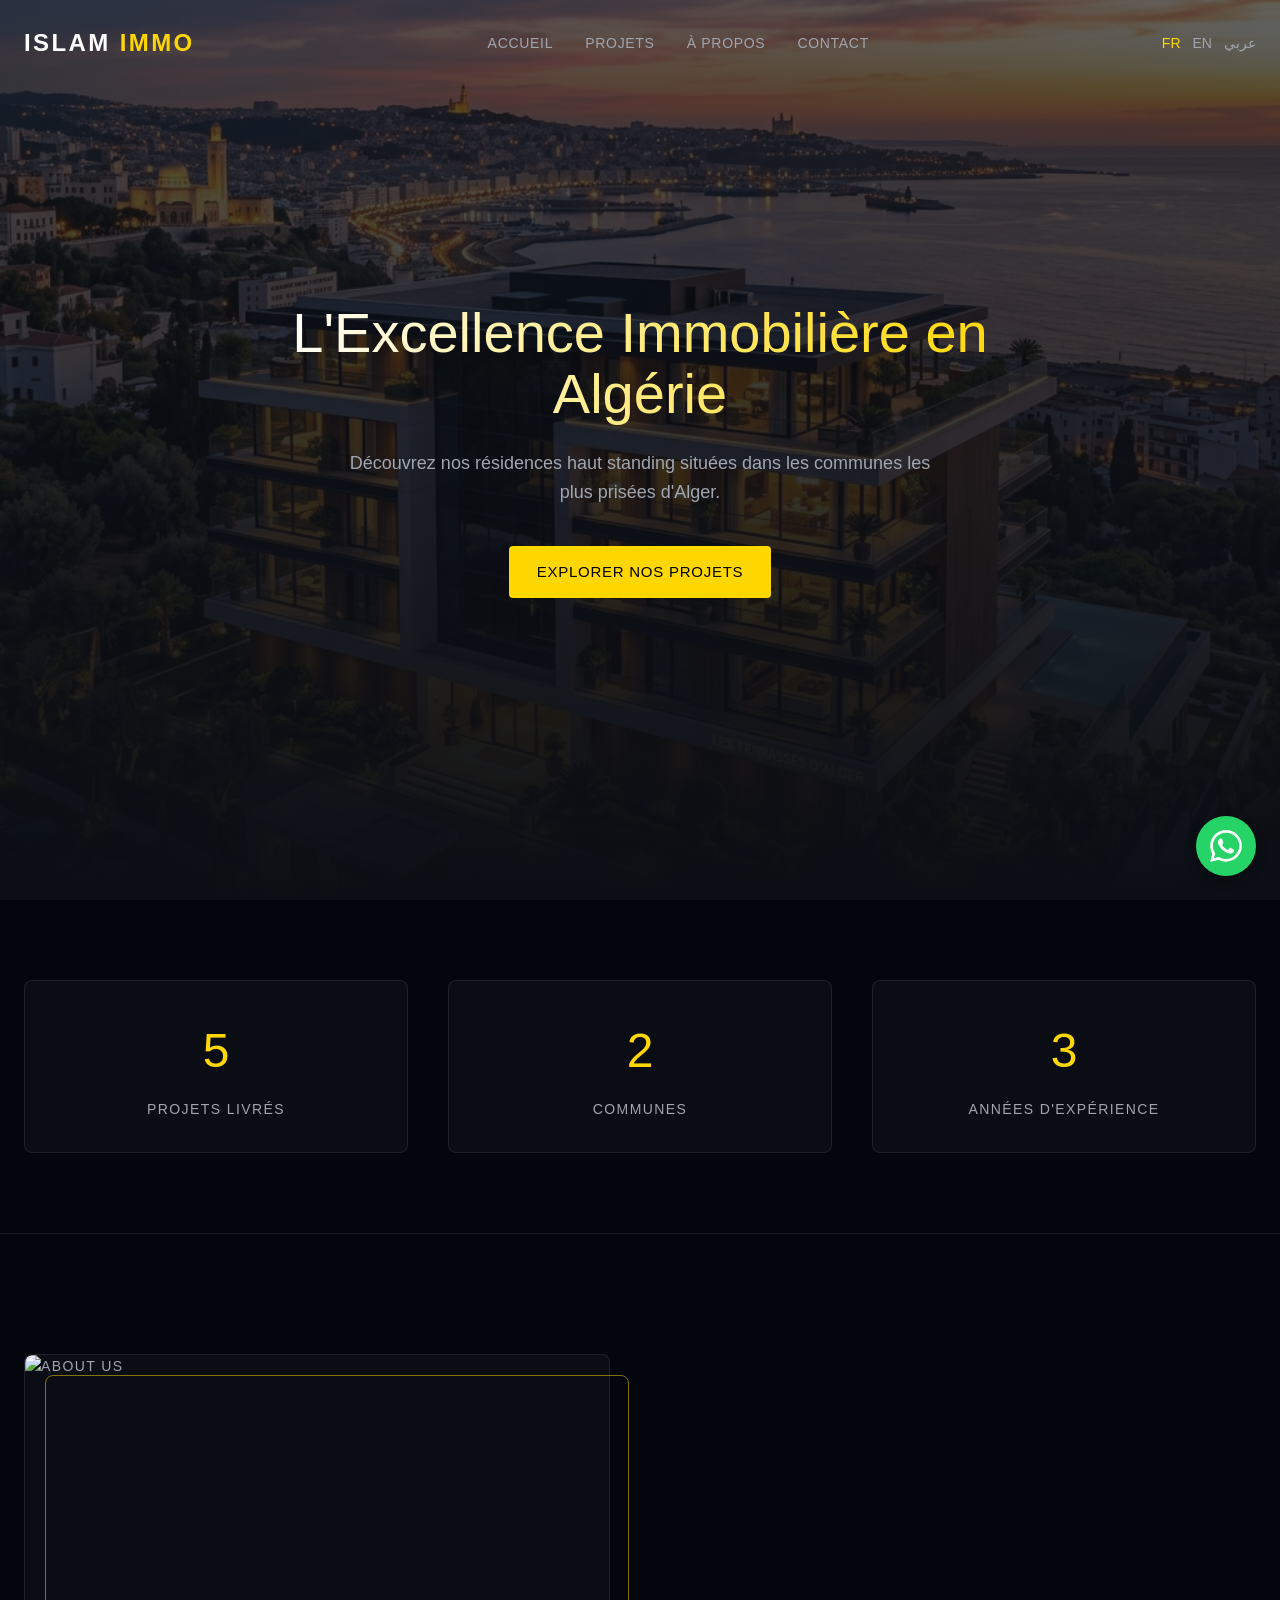
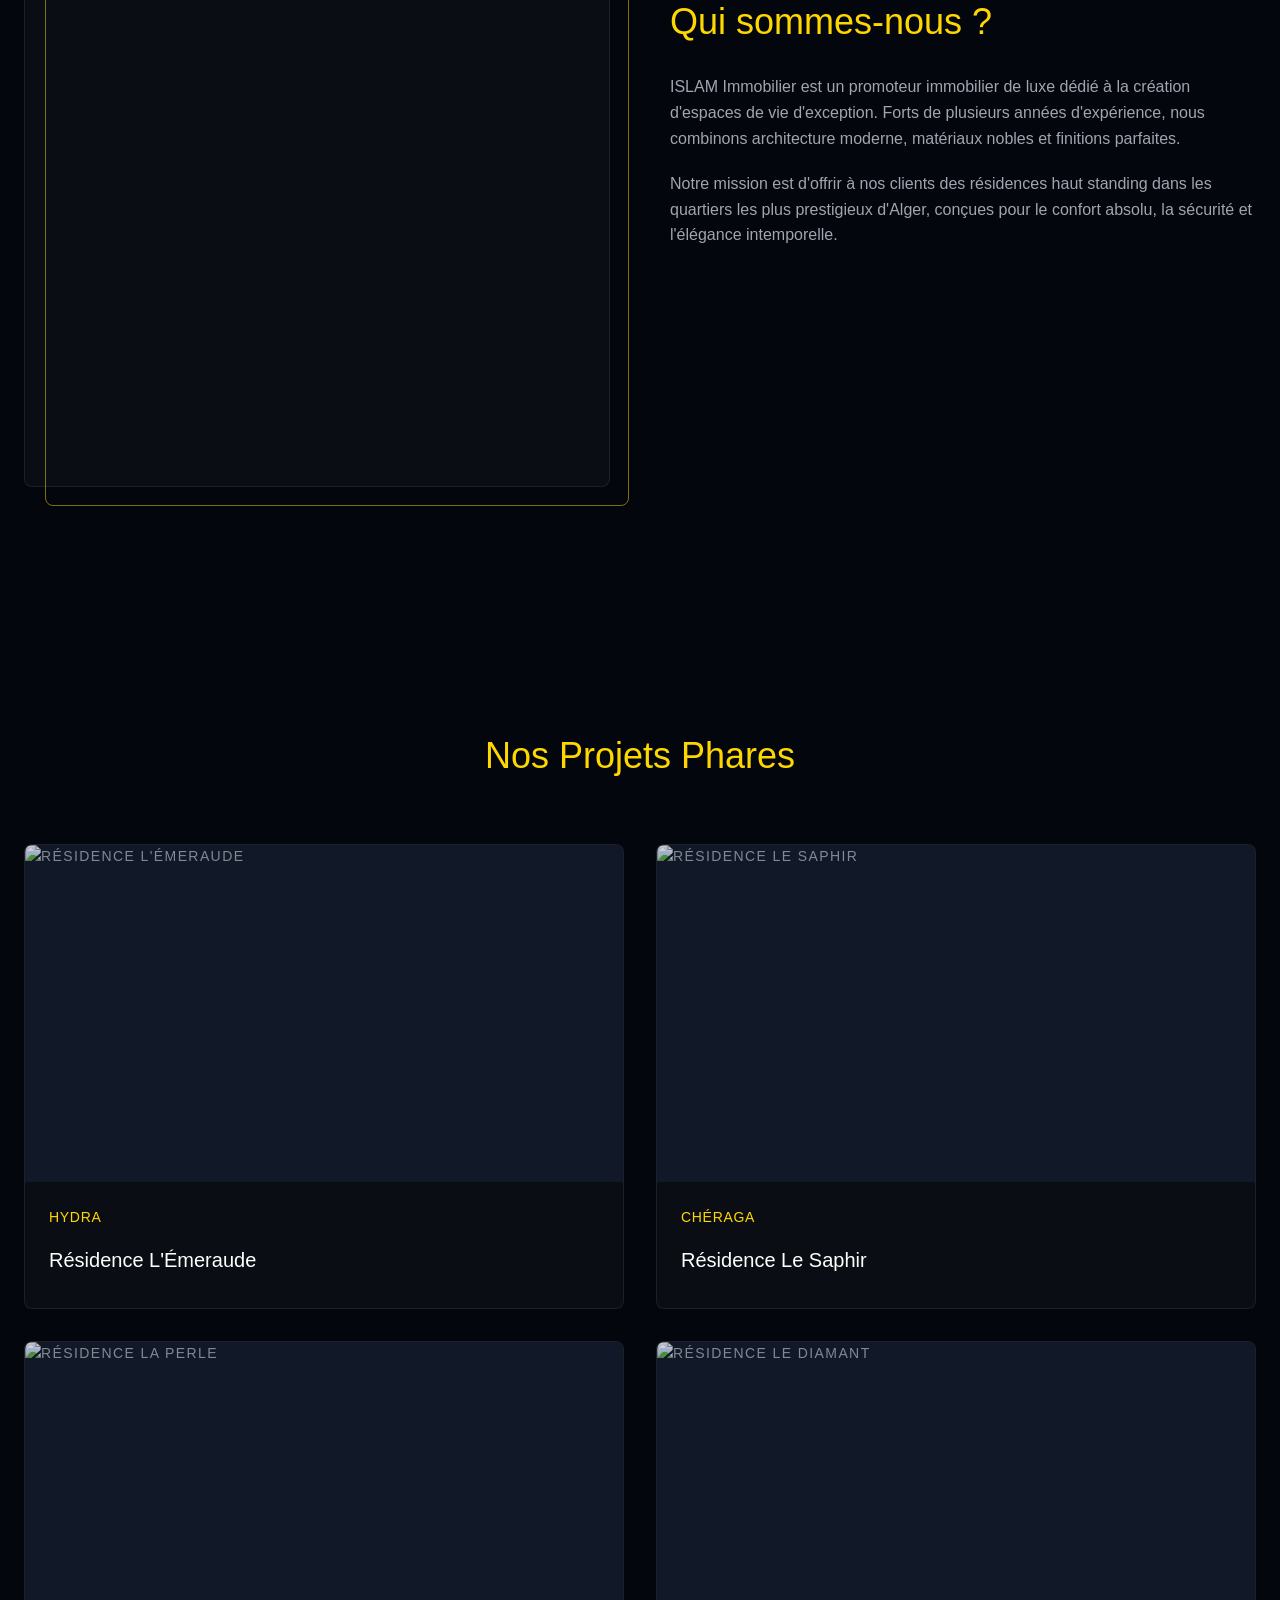
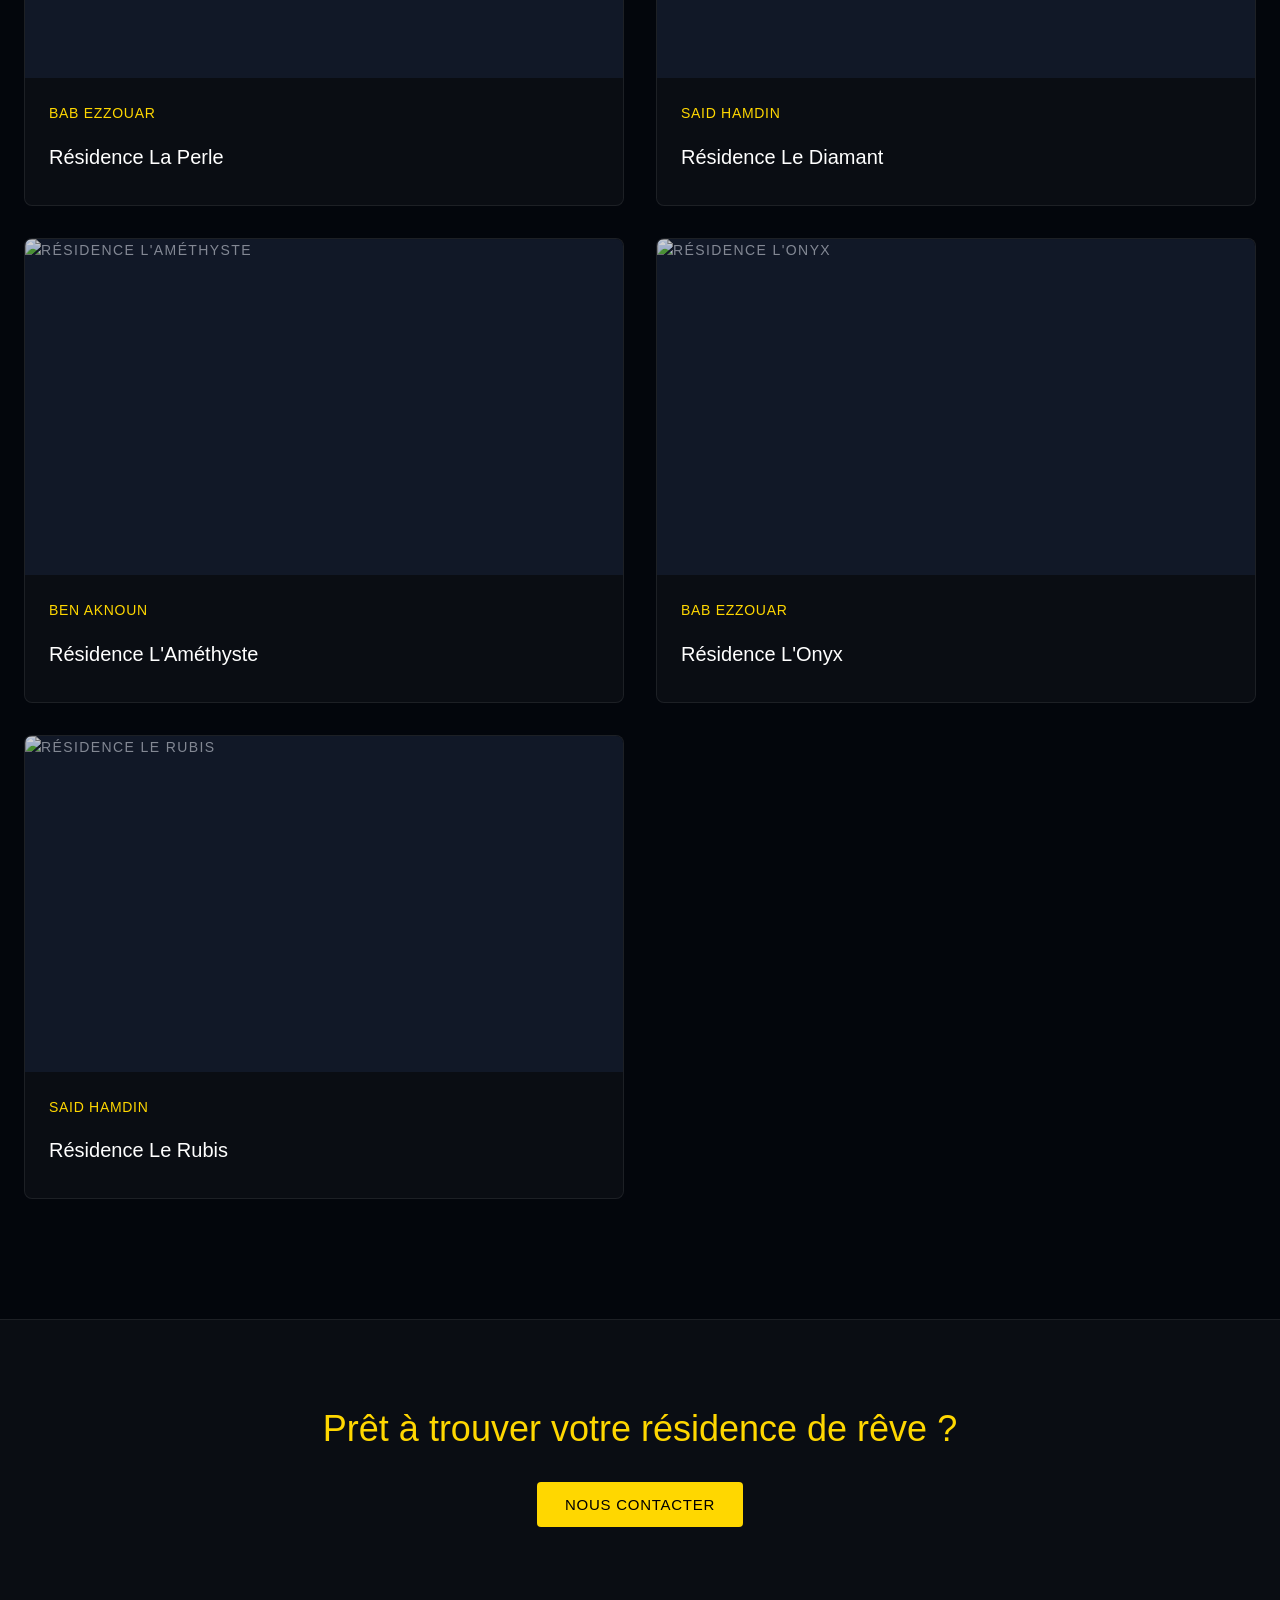
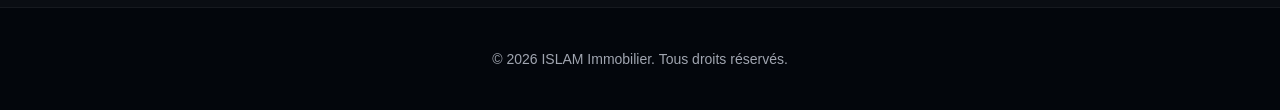
==== commit fd8f5980: "Update index.html" ====
--- a/index.html
+++ b/index.html
@@ -33,7 +33,7 @@
   <!-- Hero Section -->
   <section class="hero">
     <!-- Using the AI generated image for now, later user can replace it -->
-    <div class="hero-bg" style="background-image: url('assets/hero_bg_1778710201203.png'); background-position: center; background-size: cover;"></div>
+    <div class="hero-bg" style="background-image: url('hero_bg_1778710201203.png'); background-position: center; background-size: cover;"></div>
     <div class="hero-overlay"></div>
     <div class="hero-content">
       <h1 class="hero-title" data-i18n="hero_title">L'Excellence Immobilière en Algérie</h1>
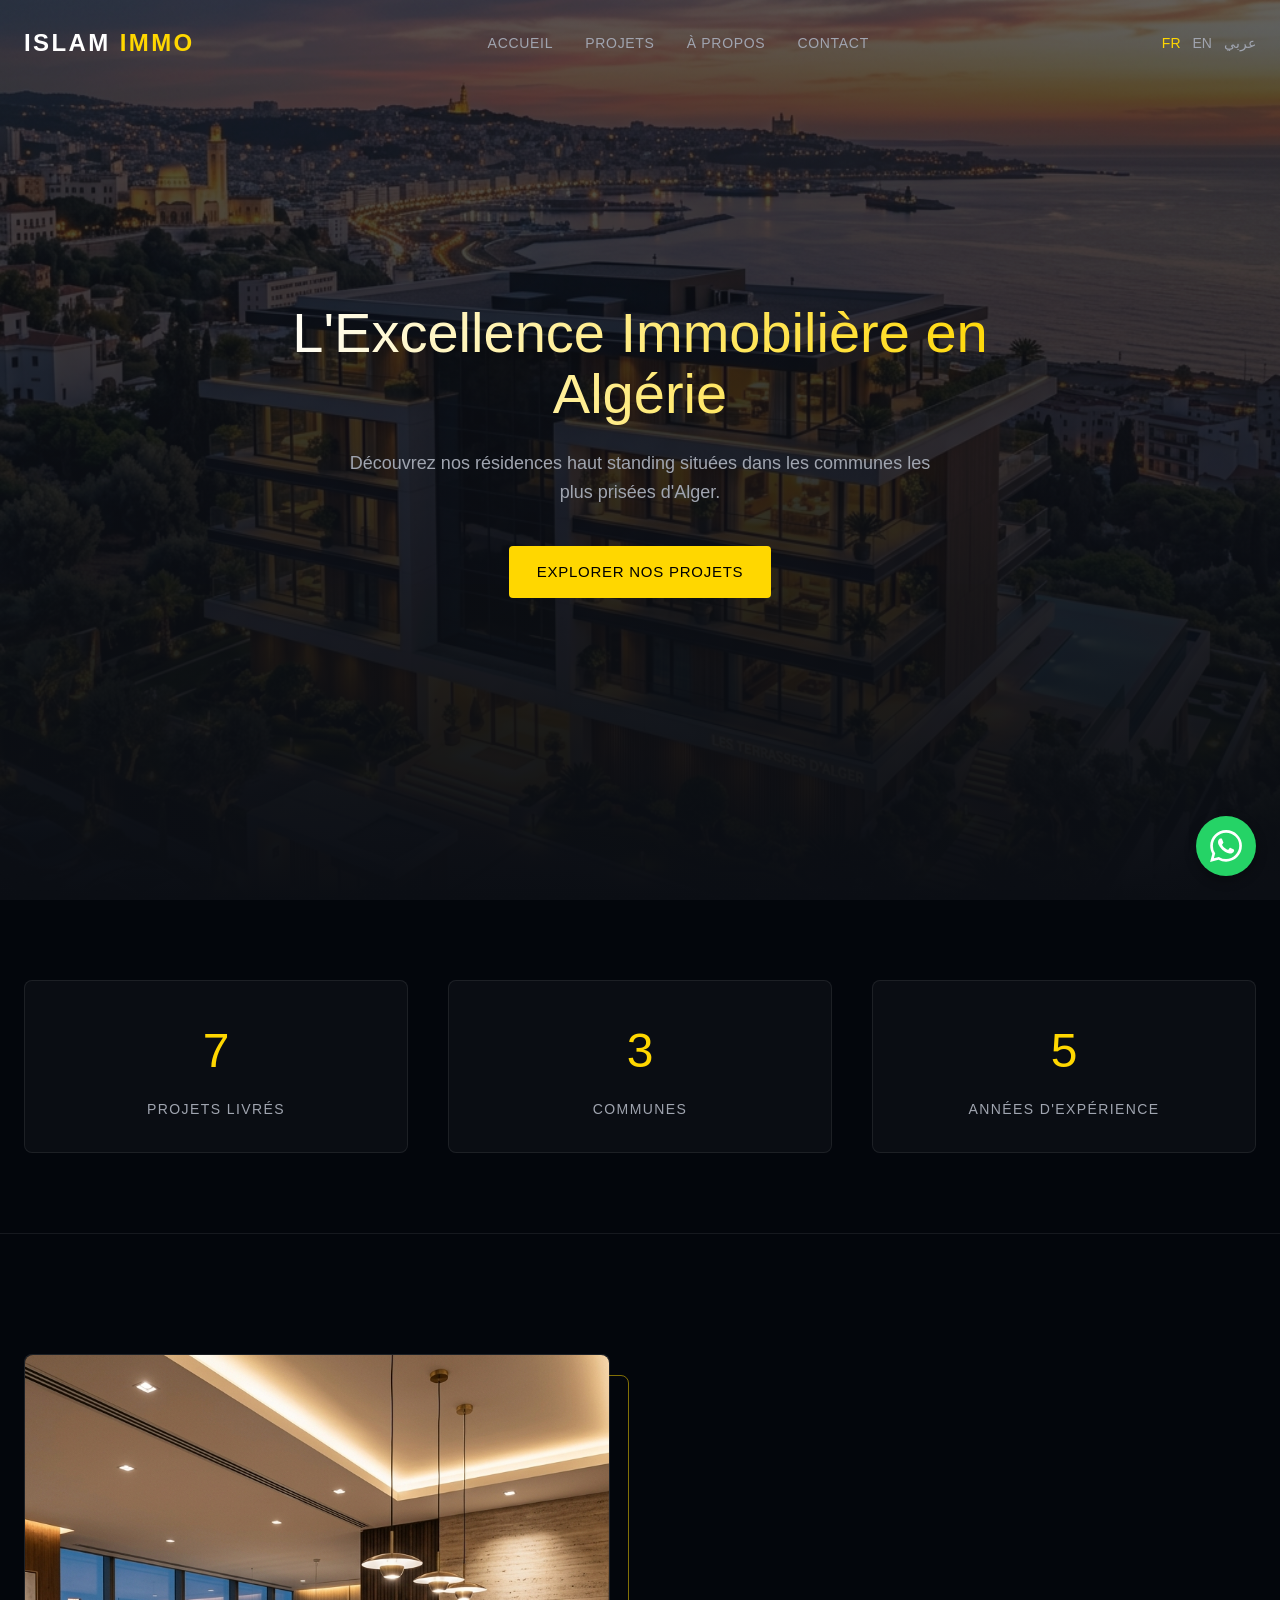
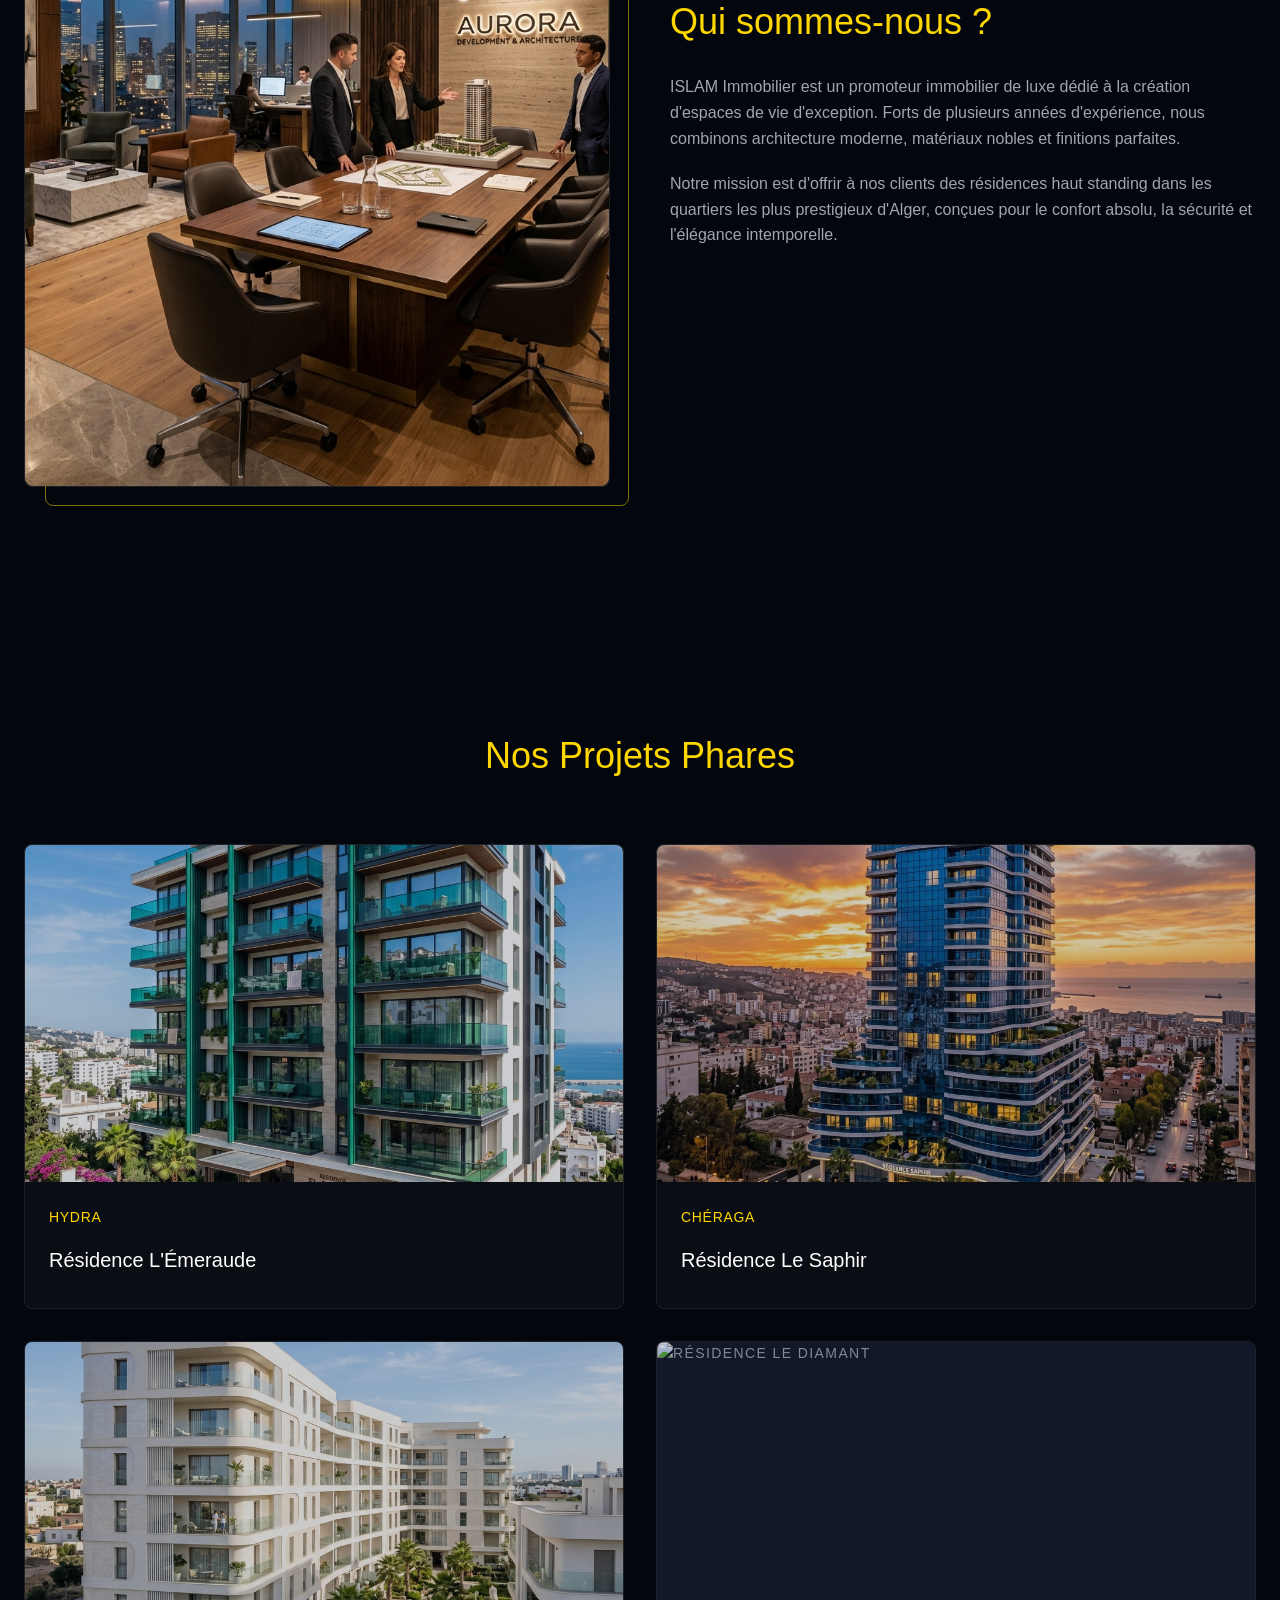
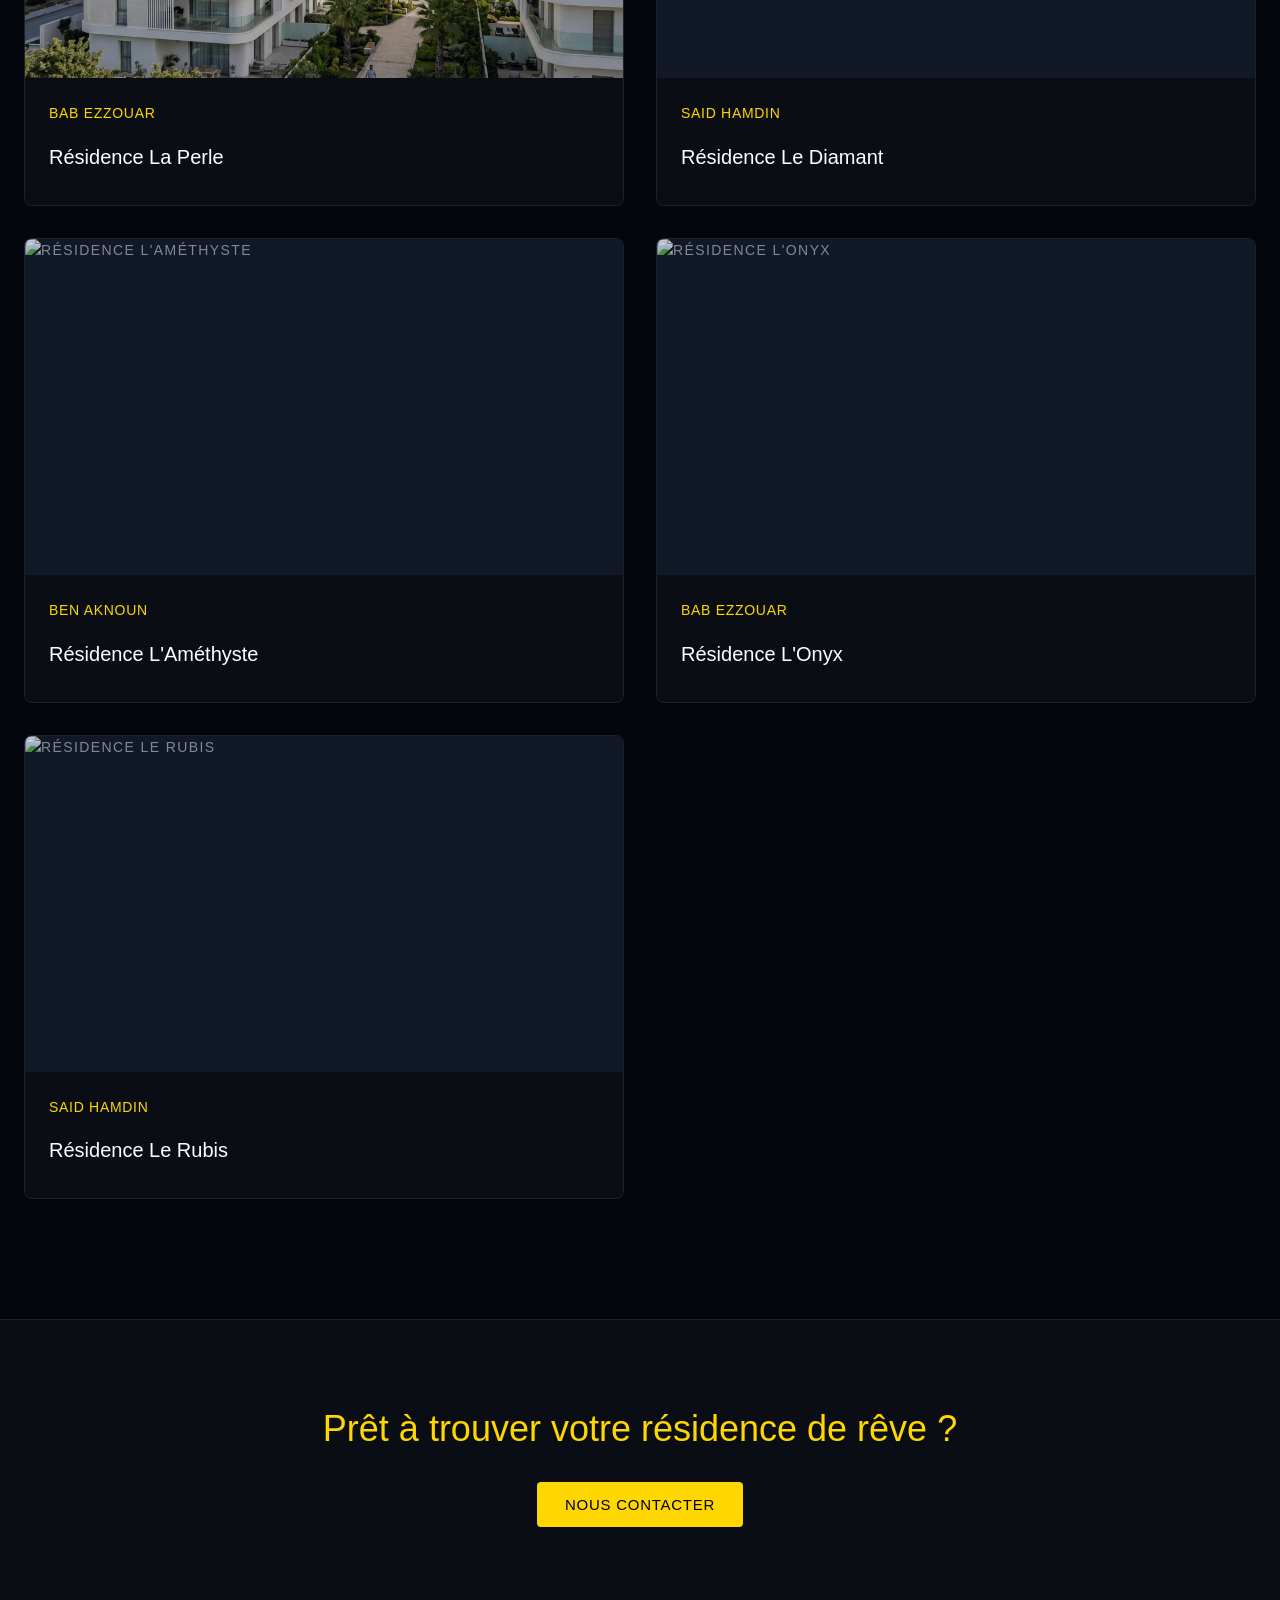
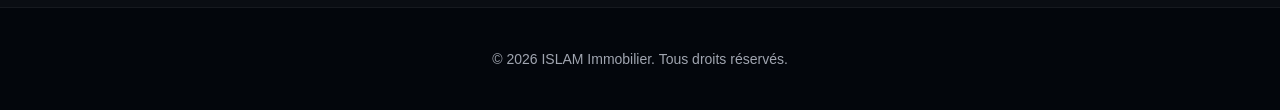
==== commit 7e050f77: "Update index.html" ====
--- a/index.html
+++ b/index.html
@@ -64,7 +64,7 @@
   <section id="about" class="about" style="padding: 120px 0;">
     <div class="container about-grid">
       <div class="about-image-placeholder" data-aos="fade-up">
-        <img src="https://images.unsplash.com/photo-1600596542815-ffad4c1539a9?auto=format&fit=crop&w=800&q=80" alt="About Us" loading="lazy" style="width:100%;height:100%;object-fit:cover;border-radius:8px;">
+        <img src="about_us_1778711305846.png" alt="About Us" loading="lazy" style="width:100%;height:100%;object-fit:cover;border-radius:8px;">
       </div>
       <div class="about-content" data-aos="fade-up" data-aos-delay="100">
         <h2 class="section-title text-gold" data-i18n="about_title" style="text-align: left; margin-bottom: 24px;">Qui sommes-nous ?</h2>
@@ -88,7 +88,7 @@
         <!-- Project 1 -->
         <div class="project-card" data-aos="fade-up" data-project-id="emeraude" style="cursor: pointer;">
           <div class="project-image-placeholder">
-            <img src="https://images.unsplash.com/photo-1545324418-cc1a3fa10c00?auto=format&fit=crop&w=600&q=80" alt="Résidence L'Émeraude" loading="lazy">
+            <img src="emeraude_1778711330079.png" alt="Résidence L'Émeraude" loading="lazy">
           </div>
           <div class="project-info">
             <div class="project-commune" data-i18n="project_1_loc">Hydra</div>
@@ -98,7 +98,7 @@
         <!-- Project 2 -->
         <div class="project-card" data-aos="fade-up" data-aos-delay="100" data-project-id="saphir" style="cursor: pointer;">
           <div class="project-image-placeholder">
-            <img src="https://images.unsplash.com/photo-1512917774080-9991f1c4c750?auto=format&fit=crop&w=600&q=80" alt="Résidence Le Saphir" loading="lazy">
+            <img src="saphir_1778711349196.png" alt="Résidence Le Saphir" loading="lazy">
           </div>
           <div class="project-info">
             <div class="project-commune" data-i18n="project_2_loc">Chéraga</div>
@@ -111,7 +111,7 @@
         <!-- Project 3 -->
         <div class="project-card" data-aos="fade-up" data-project-id="perle" style="cursor: pointer;">
           <div class="project-image-placeholder">
-            <img src="https://images.unsplash.com/photo-1600607687931-cebf0746e50e?auto=format&fit=crop&w=600&q=80" alt="Résidence La Perle" loading="lazy">
+            <img src="perle_1778711370592.png" alt="Résidence La Perle" loading="lazy">
           </div>
           <div class="project-info">
             <div class="project-commune" data-i18n="project_3_loc">Bab Ezzouar</div>
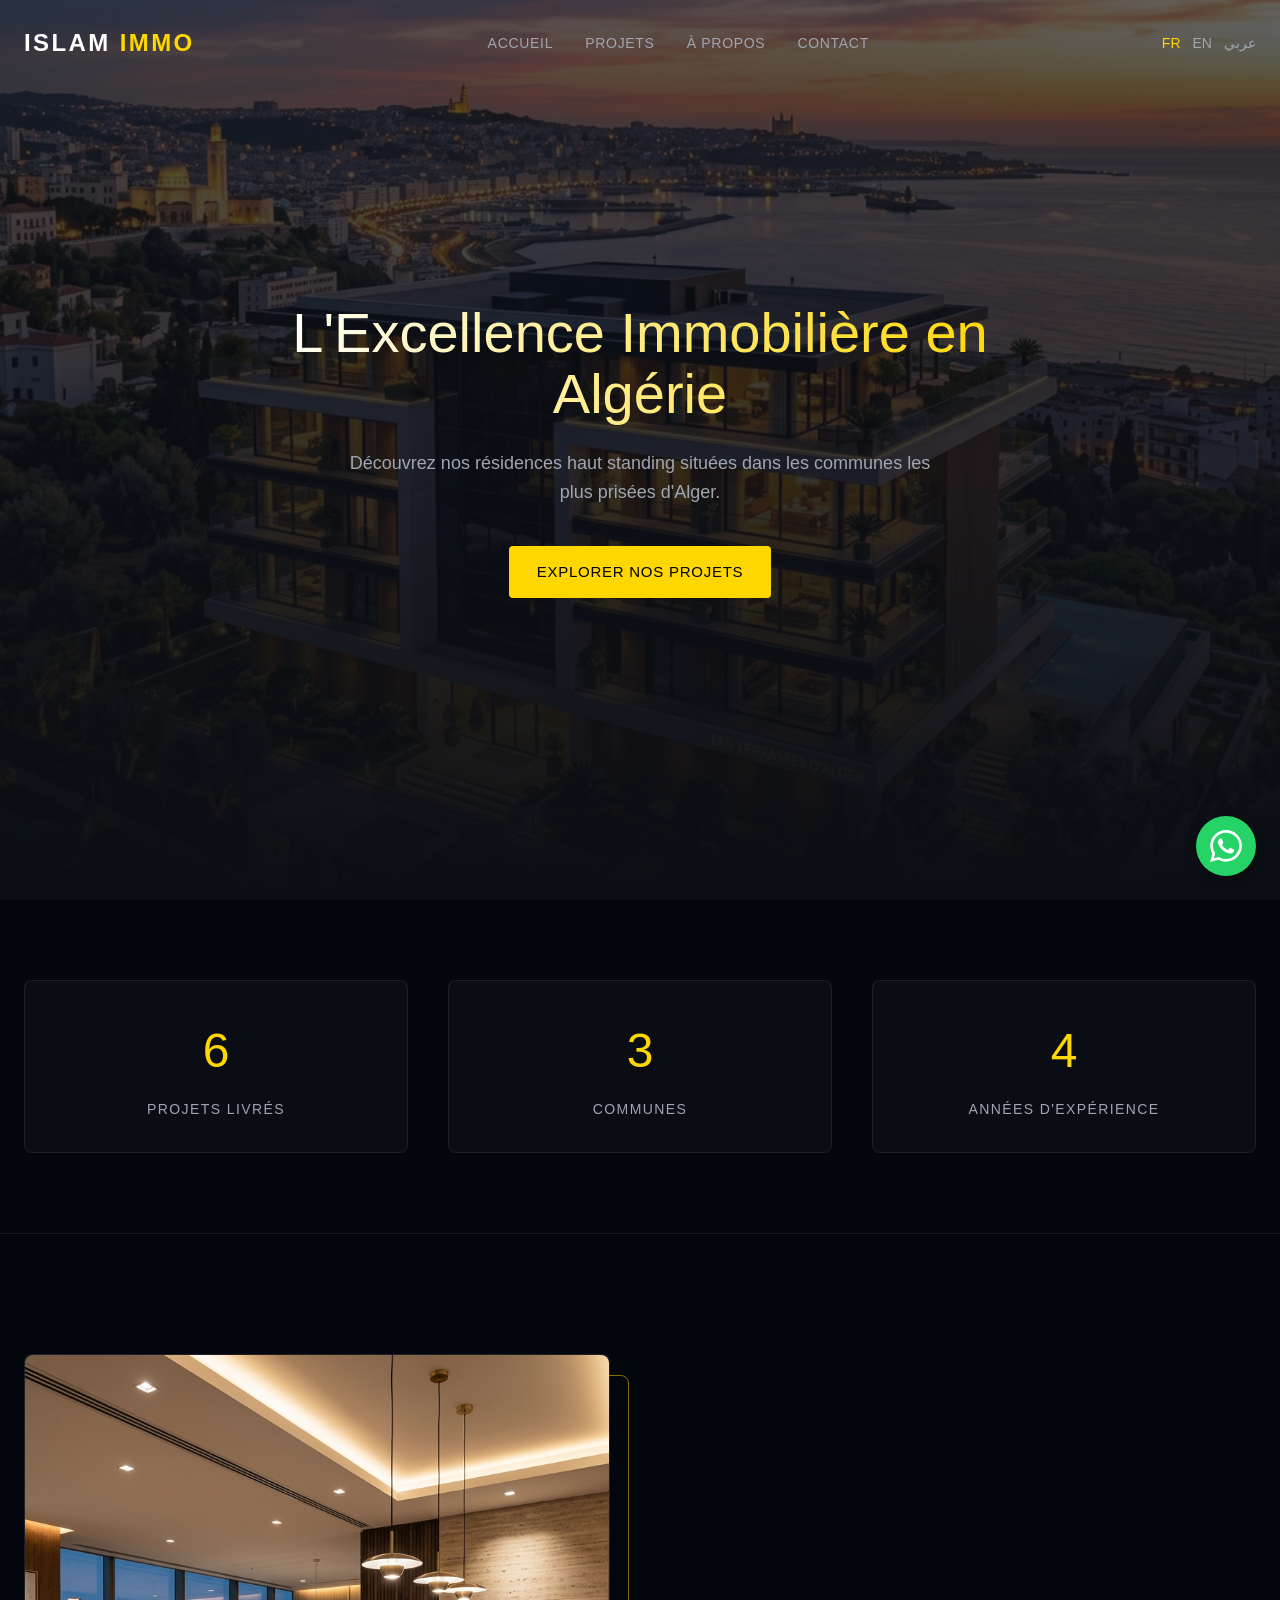
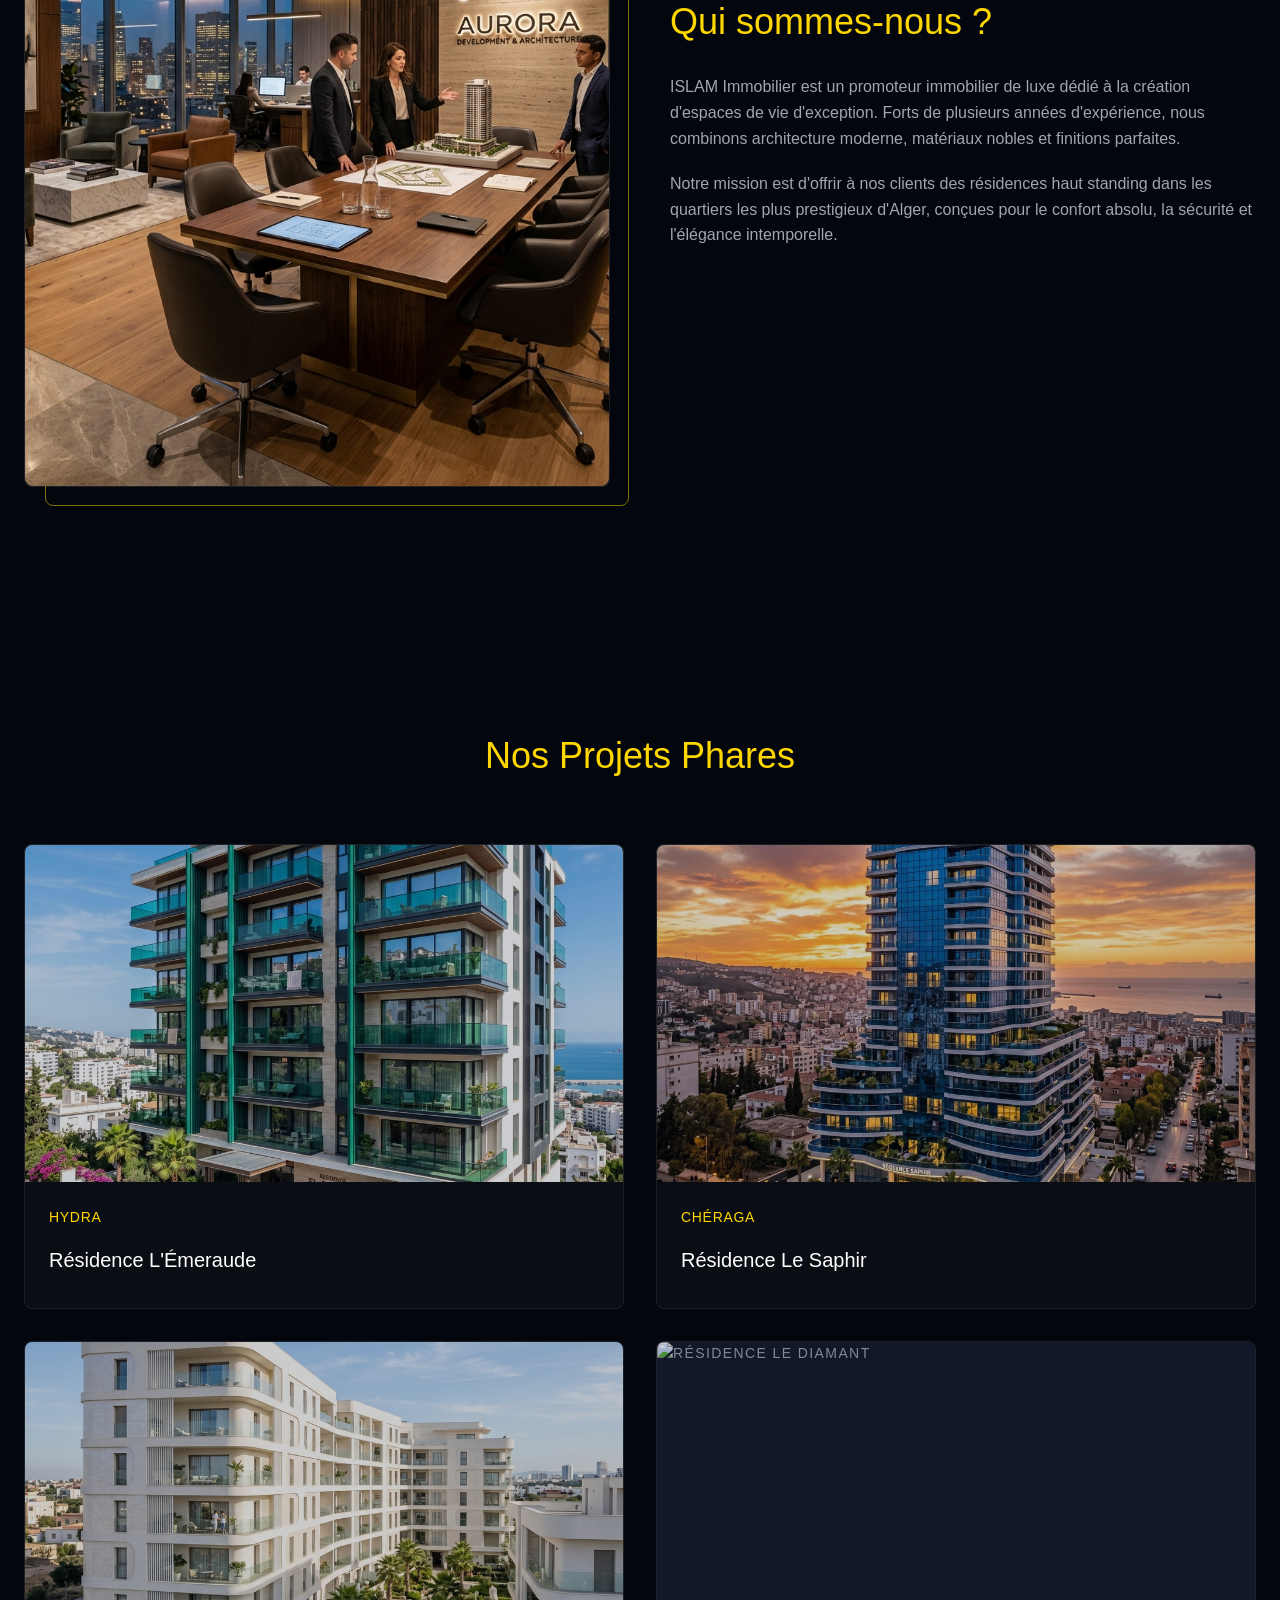
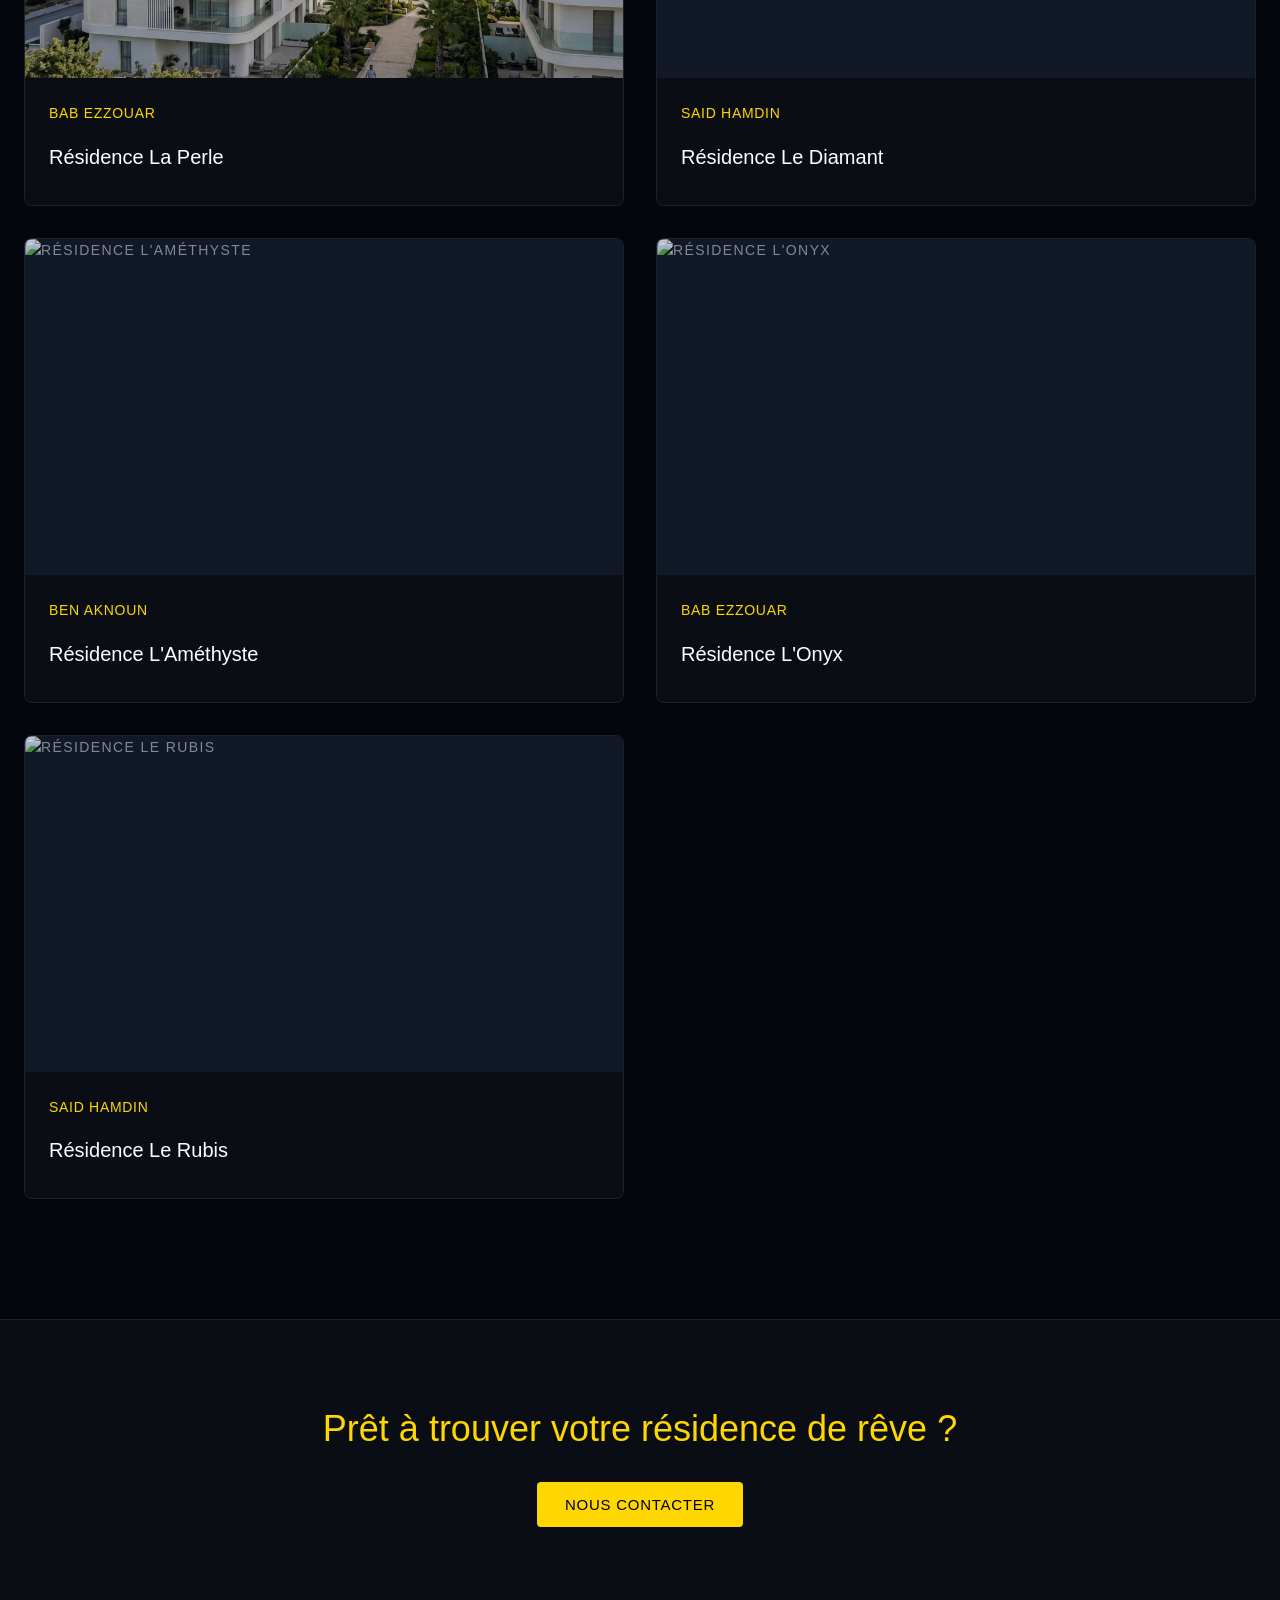
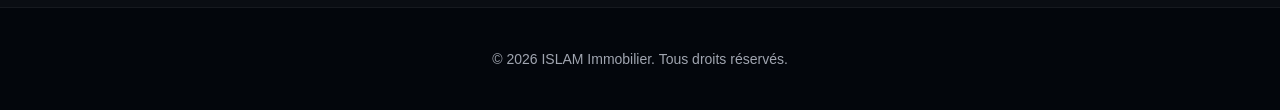
==== commit b0e83308: "Update index.html" ====
--- a/index.html
+++ b/index.html
@@ -266,6 +266,6 @@
 
   <script src="https://unpkg.com/aos@next/dist/aos.js"></script>
   <script src="lang.js"></script>
-  <script src="/main.js"></script>
+  <script src="main.js"></script>
 </body>
 </html>
